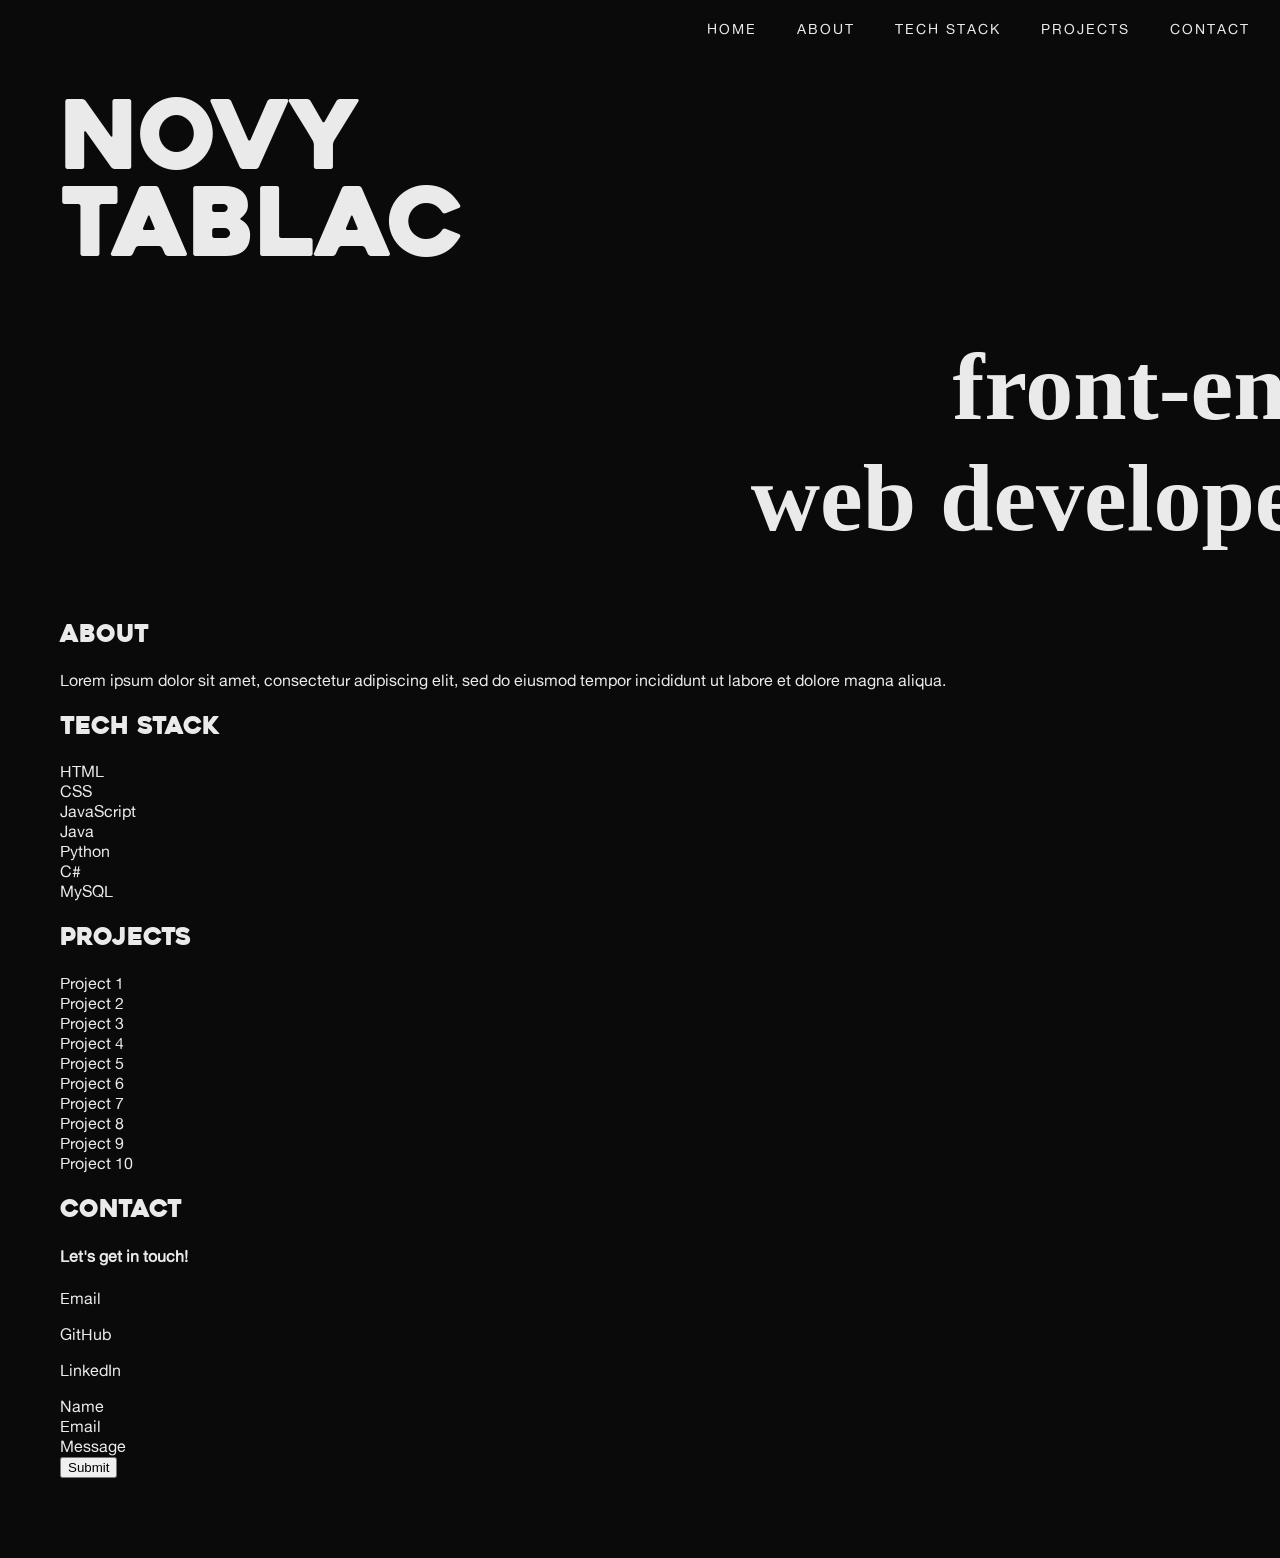
==== index.html @ 08619aac "navbar and home fix" ====
<!DOCTYPE html>
<html lang="en">
    <head>
        <meta charset="UTF-8">
        <meta name="author" content="Novy Tablac">
        <meta http-equiv="refresh" content="30"> 
        <meta name="viewport" content="width=device-width, initial-scale=1.0">
        <title> My Portfolio</title>

        <link rel="stylesheet" href="style.css">
        <script src="script.js"></script>
    </head>
    <body>

        <nav class="navbar">
            <a href="#home">HOME</a>
            <a href="#about">ABOUT</a>
            <a href="#tech-stack">TECH STACK</a>
            <a href="#projects">PROJECTS</a>
            <a href="#contact">CONTACT</a>
        </nav>

        <div class="main-content">
            <div class="Home">
                <h1 description="Name"> NOVY <br> TABLAC </h1>
                <h1 description="Role"> front-end <br> web developer </h1>
            </div>

            <div class="About">
                <h2> ABOUT </h2>
                <p>Lorem ipsum dolor sit amet, consectetur adipiscing elit, sed do eiusmod tempor incididunt ut labore et dolore magna aliqua.</p>
            </div>

            <div class="TechStack">
                <h2> TECH STACK </h2>
                <div class="card">HTML</div>
                <div class="card">CSS</div>
                <div class="card">JavaScript</div>
                <div class="card">Java</div>
                <div class="card">Python</div>
                <div class="card">C#</div>
                <div class="card">MySQL</div>
            </div>

            <div class="Projects">
                <h2> PROJECTS </h2>
                <div class="card">Project 1</div>
                <div class="card">Project 2</div>
                <div class="card">Project 3</div>
                <div class="card">Project 4</div>
                <div class="card">Project 5</div>
                <div class="card">Project 6</div>
                <div class="card">Project 7</div>
                <div class="card">Project 8</div>
                <div class="card">Project 9</div>
                <div class="card">Project 10</div>
            </div>

            <div class="Contact">
                <h2> CONTACT </h2>
                <h4> Let's get in touch! </h4>
                <p> Email </p>
                <p> GitHub </p>
                <p> LinkedIn </p>
                
                <div class="card">Name</div>
                <div class="card">Email</div>
                <div class="card">Message</div>
                <button type="submit"> Submit </button>
            </div>
        </div>
        
    </body>
</html>
---- style.css ----
@font-face {
    font-family: 'Heavitas';
    src: url('Heavitas.ttf') format('truetype');
    font-weight: bold;
    font-style: normal;
    font-display: swap;
}

@font-face {
    font-family: 'Relationship of mélodrame';
    src: url('Relationship of mélodrame.ttf') format('truetype');
}

@font-face {
    font-family: 'AlteHaasGroteskRegular';
    src: url('AlteHaasGroteskRegular.ttf') format('truetype');
}

@font-face {
    font-family: 'AlteHaasGroteskBold';
    src: url('AlteHaasGroteskBold.ttf') format('truetype');
}

body {
    font-family: 'AlteHaasGroteskRegular', sans-serif;
    background-color: #0A0A0A;
    color: #EAEAEA;
    margin: 0; 
    
    text-rendering: optimizeLegibility;
    -webkit-font-smoothing: antialiased;
    -moz-osx-font-smoothing: grayscale;
}

h1, h2, h3 {
    font-family: 'Heavitas', sans-serif;
    font-weight: bold;
    color: #EAEAEA;
}

.Home {
    width: 100%;            
}

h1[description="Name"] {
    font-size: 6em;
    line-height: 0.9;
}

h1[description="Role"] {
    font-family: 'Relationship of mélodrame', serif; 
    font-size: 6em;
    margin-top: 0;
    margin-right: -200px;
    text-align: right;
}

.main-content {
    max-width: 1200px;         
    margin: 0;           
    padding: 30px 60px 80px 60px;
    box-sizing: border-box;
}

.navbar { 
  display: flex;               
  flex-direction: row;      
  justify-content: flex-end; 
  align-items: center;
  gap: 40px;                   
  background-color: #0a0a0a99;   
  padding: 20px 30px;          
  position: fixed;
  top: 0;
  right: 0;                   
  width: 100%;
  box-sizing: border-box;             
  z-index: 1000;               
  border-bottom: 1px solid #0a0a0a99; 
}

.navbar a {
    font-family: 'AlteHaasGroteskRegular', sans-serif;
    color: #EAEAEA;              
    font-size: 0.85rem;           
    letter-spacing: 2px;         
    margin: 0;                   
    cursor: pointer;             
    position: relative;          
    padding-bottom: 6px;  
    white-space: nowrap;         
    text-decoration: none;      
}

.navbar a::after {
    content: '';
    position: absolute;
    bottom: -2px;
    left: 0;
    width: 100%;
    height: 1.5px;
    background-color: #EAEAEA;  
    border-radius: 7px; 
    transform: scaleX(0);        
    transform-origin: bottom left;
    transition: transform 0.40s ease-out; 
}

.navbar a:hover::after {
    transform: scaleX(1);        
}
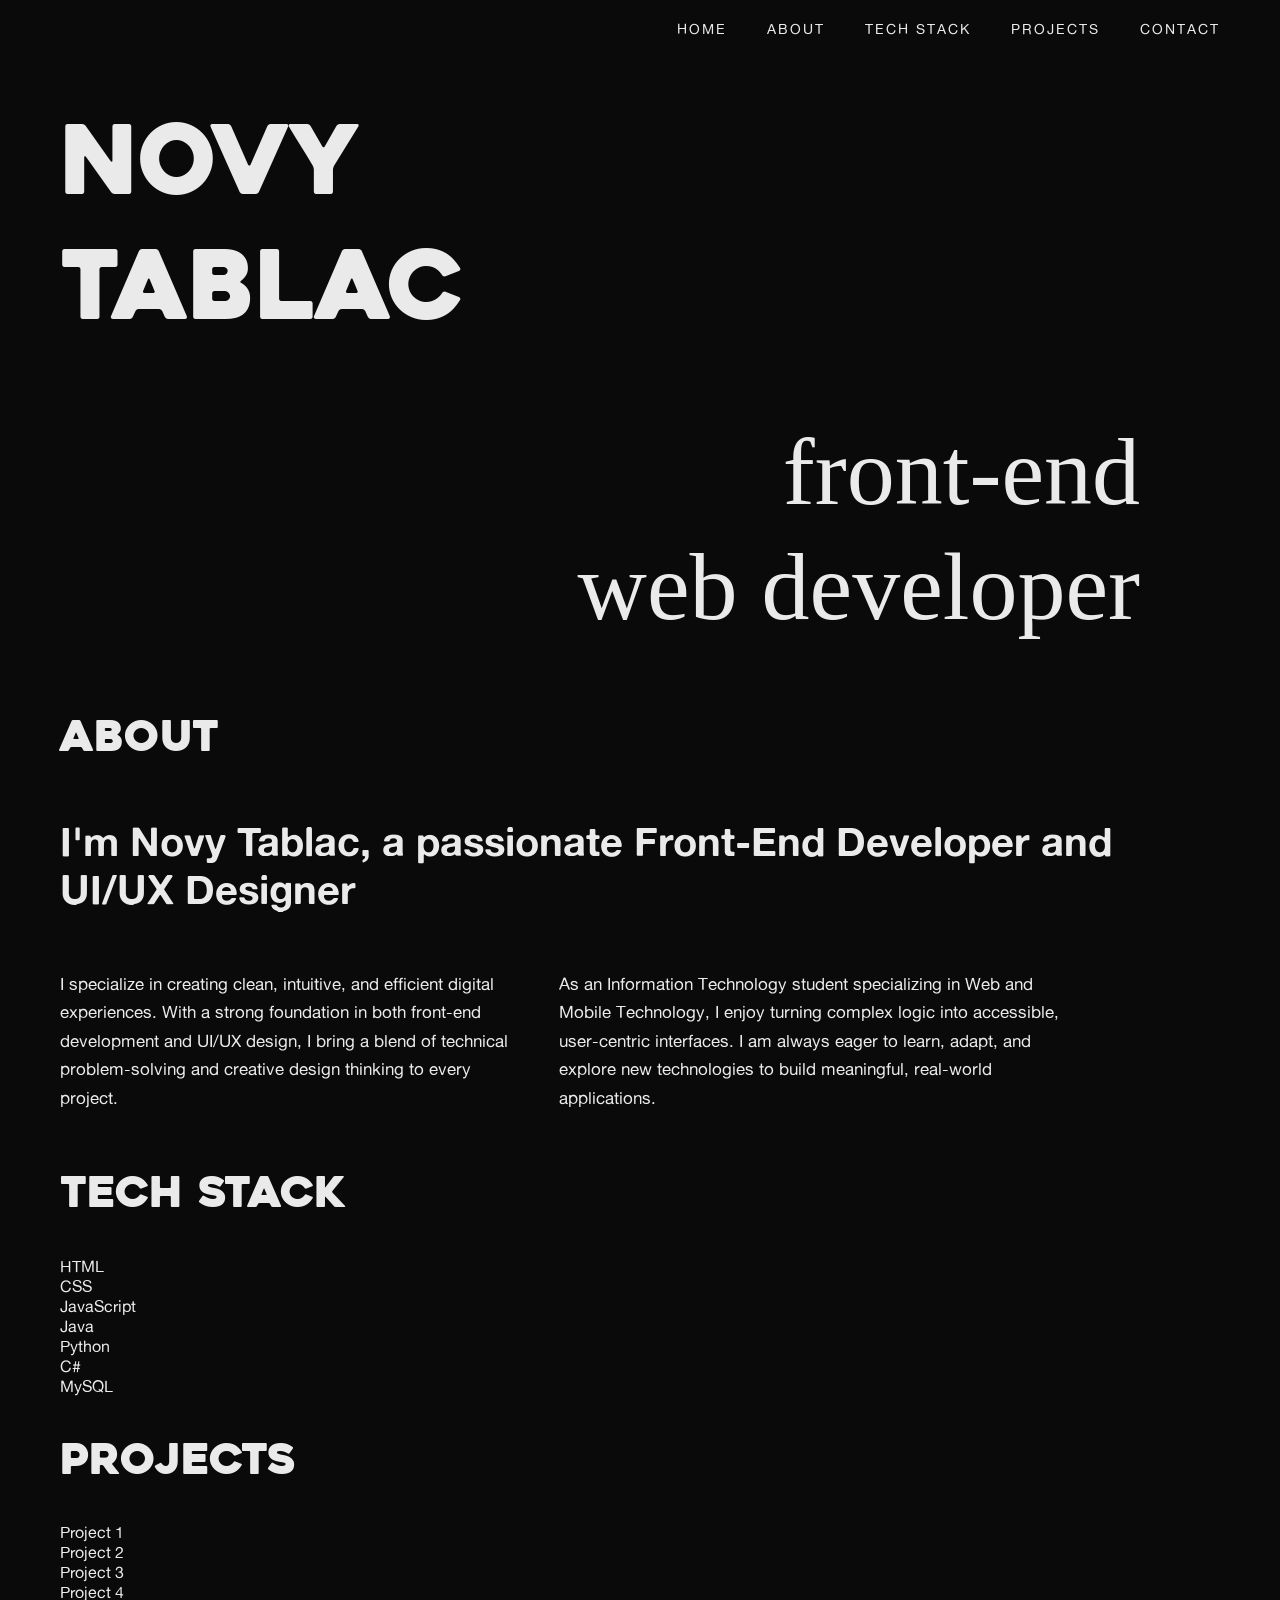
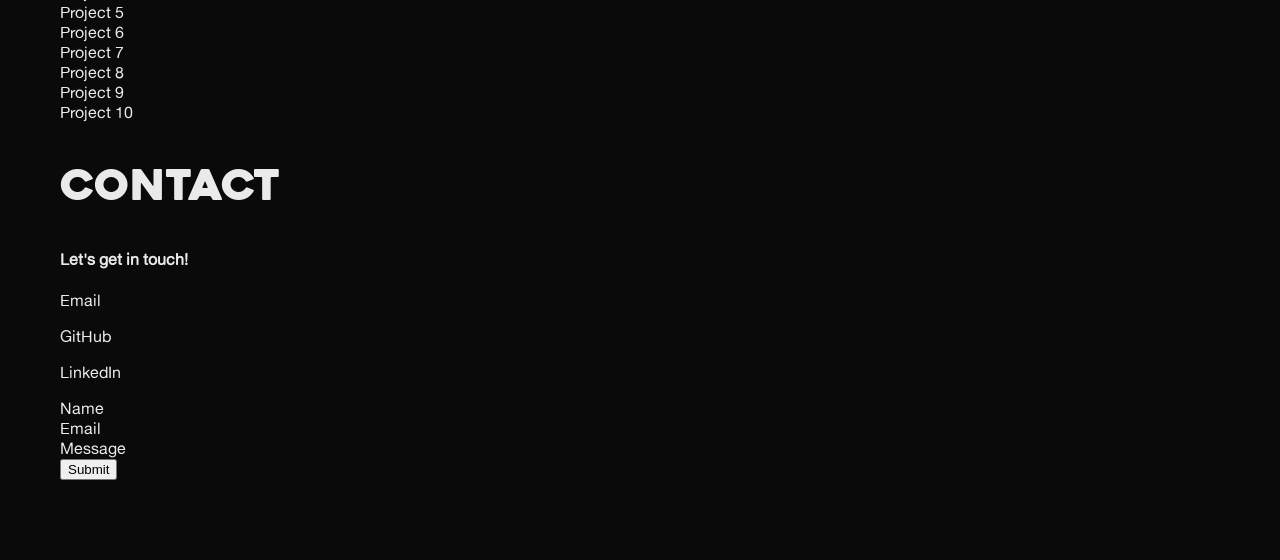
==== commit 00b09910: "about section added" ====
--- a/index.html
+++ b/index.html
@@ -26,10 +26,20 @@
                 <h1 description="Role"> front-end <br> web developer </h1>
             </div>
 
-            <div class="About">
+            <section id="about" class="About">
                 <h2> ABOUT </h2>
-                <p>Lorem ipsum dolor sit amet, consectetur adipiscing elit, sed do eiusmod tempor incididunt ut labore et dolore magna aliqua.</p>
+                <h4 class="abt-headline"> I'm Novy Tablac, a passionate Front-End Developer and UI/UX Designer 
+                </h4>
+
+                <div class="abt-content">
+                <p>
+                I specialize in creating clean, intuitive, and efficient digital experiences. With a strong foundation in both front-end development and UI/UX design, I bring a blend of technical problem-solving and creative design thinking to every project.
+                </p>
+                <p>
+                As an Information Technology student specializing in Web and Mobile Technology, I enjoy turning complex logic into accessible, user-centric interfaces. I am always eager to learn, adapt, and explore new technologies to build meaningful, real-world applications.
+            </p>
             </div>
+            </section>
 
             <div class="TechStack">
                 <h2> TECH STACK </h2>
--- a/style.css
+++ b/style.css
@@ -9,6 +9,8 @@
 @font-face {
     font-family: 'Relationship of mélodrame';
     src: url('Relationship of mélodrame.ttf') format('truetype');
+    font-weight: normal;
+    font-style: normal;
 }
 
 @font-face {
@@ -34,9 +36,11 @@
 
 h1, h2, h3 {
     font-family: 'Heavitas', sans-serif;
-    font-weight: bold;
     color: #EAEAEA;
+    font-size: 2.7em;
 }
+
+/* HOME */
 
 .Home {
     width: 100%;            
@@ -44,15 +48,19 @@
 
 h1[description="Name"] {
     font-size: 6em;
-    line-height: 0.9;
+    margin-top: 70px;
+    line-height: 1.3;
 }
 
 h1[description="Role"] {
     font-family: 'Relationship of mélodrame', serif; 
+    font-weight: normal;
     font-size: 6em;
     margin-top: 0;
-    margin-right: -200px;
+    margin-right: 0;
     text-align: right;
+    line-height: 1.2;
+    -webkit-text-stroke: 0px;
 }
 
 .main-content {
@@ -62,6 +70,8 @@
     box-sizing: border-box;
 }
 
+/* NAVBAR */
+
 .navbar { 
   display: flex;               
   flex-direction: row;      
@@ -69,7 +79,7 @@
   align-items: center;
   gap: 40px;                   
   background-color: #0a0a0a99;   
-  padding: 20px 30px;          
+  padding: 20px 60px;
   position: fixed;
   top: 0;
   right: 0;                   
@@ -89,23 +99,77 @@
     position: relative;          
     padding-bottom: 6px;  
     white-space: nowrap;         
-    text-decoration: none;      
+    text-decoration: none;    
+    transition: color 0.5s ease;  
 }
 
-.navbar a::after {
-    content: '';
-    position: absolute;
-    bottom: -2px;
-    left: 0;
-    width: 100%;
-    height: 1.5px;
-    background-color: #EAEAEA;  
-    border-radius: 7px; 
-    transform: scaleX(0);        
-    transform-origin: bottom left;
-    transition: transform 0.40s ease-out; 
+.navbar a:hover,
+.navbar a:active {
+    font-family: 'AlteHaasGroteskBold', sans-serif;
+    color: #ff48ac;
 }
 
-.navbar a:hover::after {
-    transform: scaleX(1);        
-}+/* MEDIA SIZE */
+
+@media (max-width: 768px) {
+    h1[description="Name"] {
+        font-size: 3em;
+    }
+    
+    h1[description="Role"] {
+        font-size: 3em;
+        margin-right: 0; 
+    }
+    
+    .main-content {
+        padding: 20px 30px 40px 30px; 
+    }
+
+    .navbar {
+        padding: 15px 30px; 
+        gap: 20px;
+    }
+    
+    .navbar a {
+        font-size: 0.75rem;
+    }
+}
+
+/* ABOUT */
+
+.abt-headline {
+    font-family: 'AlteHaasGroteskBold', serif;
+    font-weight: normal;
+    font-size: 2.5em;
+    line-height: 1.2;
+    margin-bottom: 40px;
+    color: #EAEAEA;
+    max-width: 10000px;
+    -webkit-text-stroke: 0px;
+
+}
+
+.abt-content {
+    display: flex;
+    flex-direction: row;
+    gap: 50px;
+    max-width: 1000px;
+}
+
+.abt-content {
+    flex: 1;
+    margin: 0;
+    line-height: 1.7;
+    color: #EAEAEA;
+    font-size: 1.05em;
+}
+
+
+
+
+
+
+/* TECH STACK */
+/* PROJECTS */
+/* CONTACT */
+
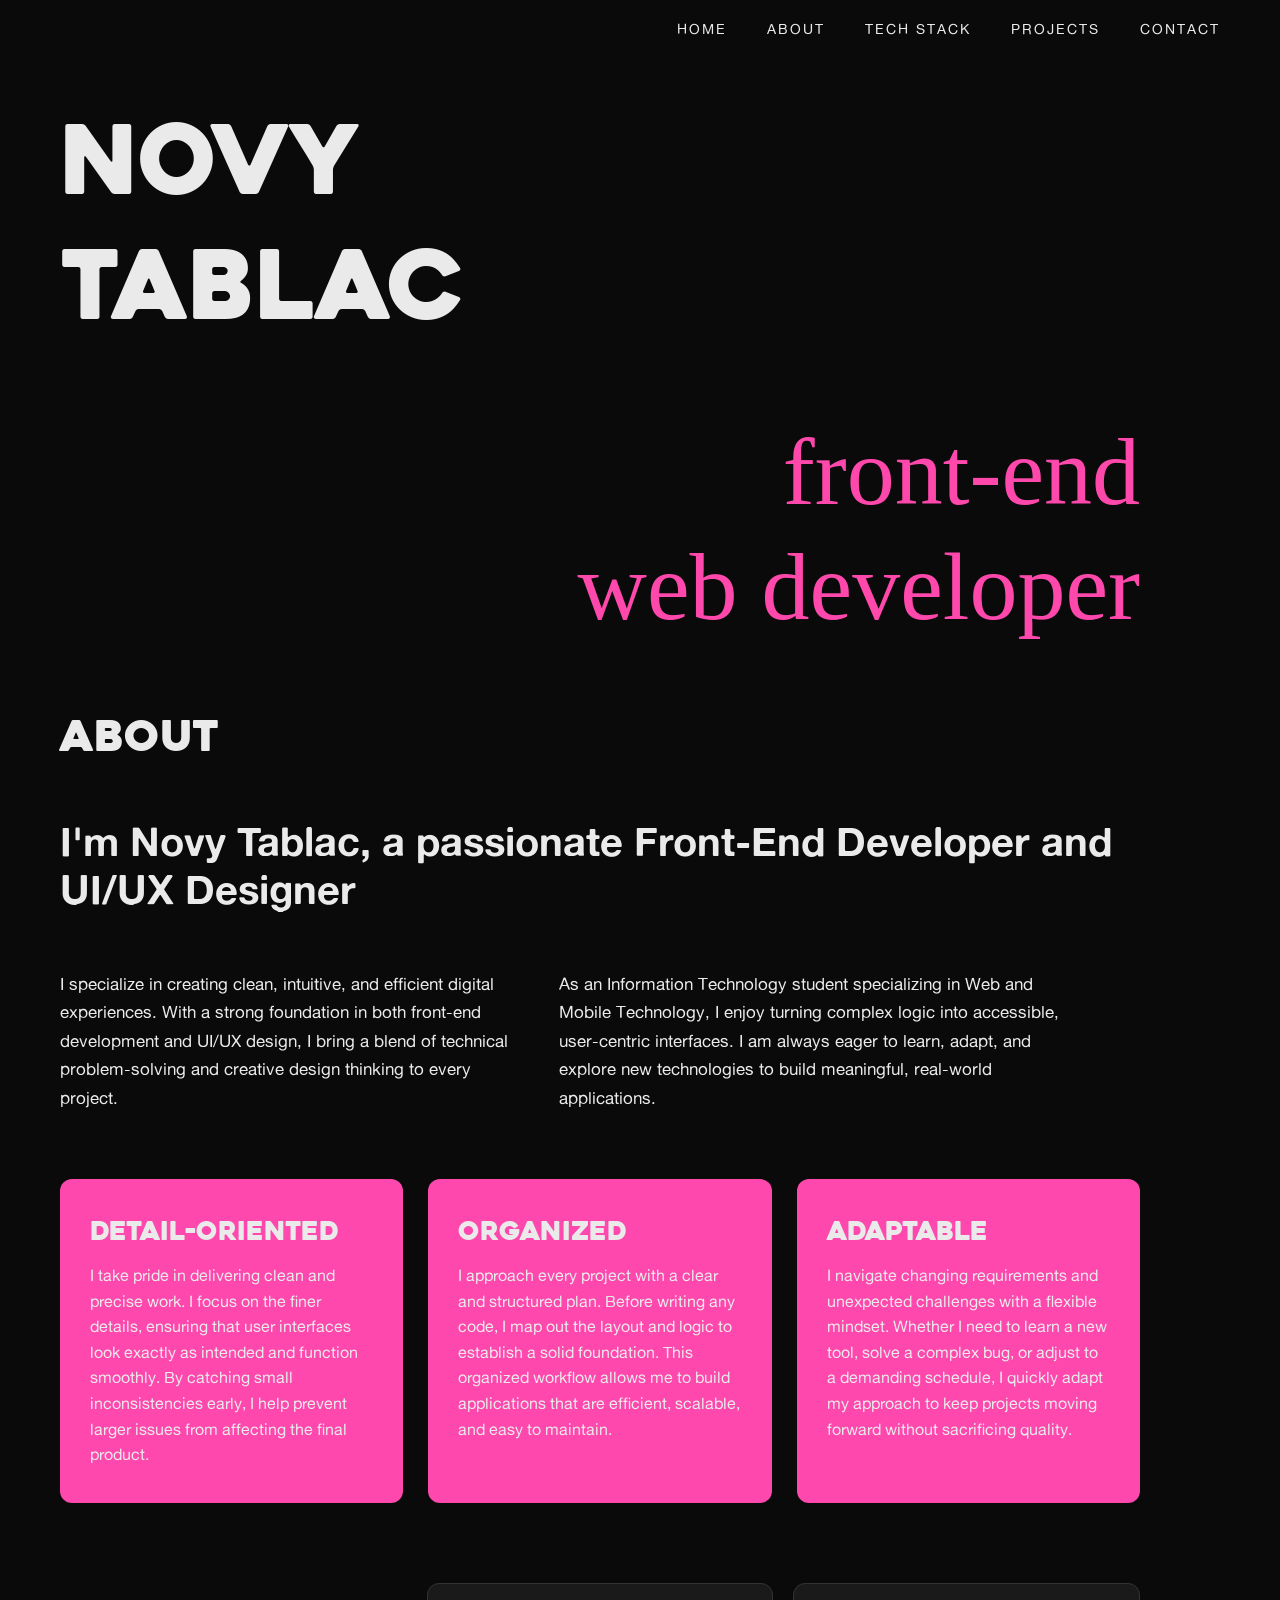
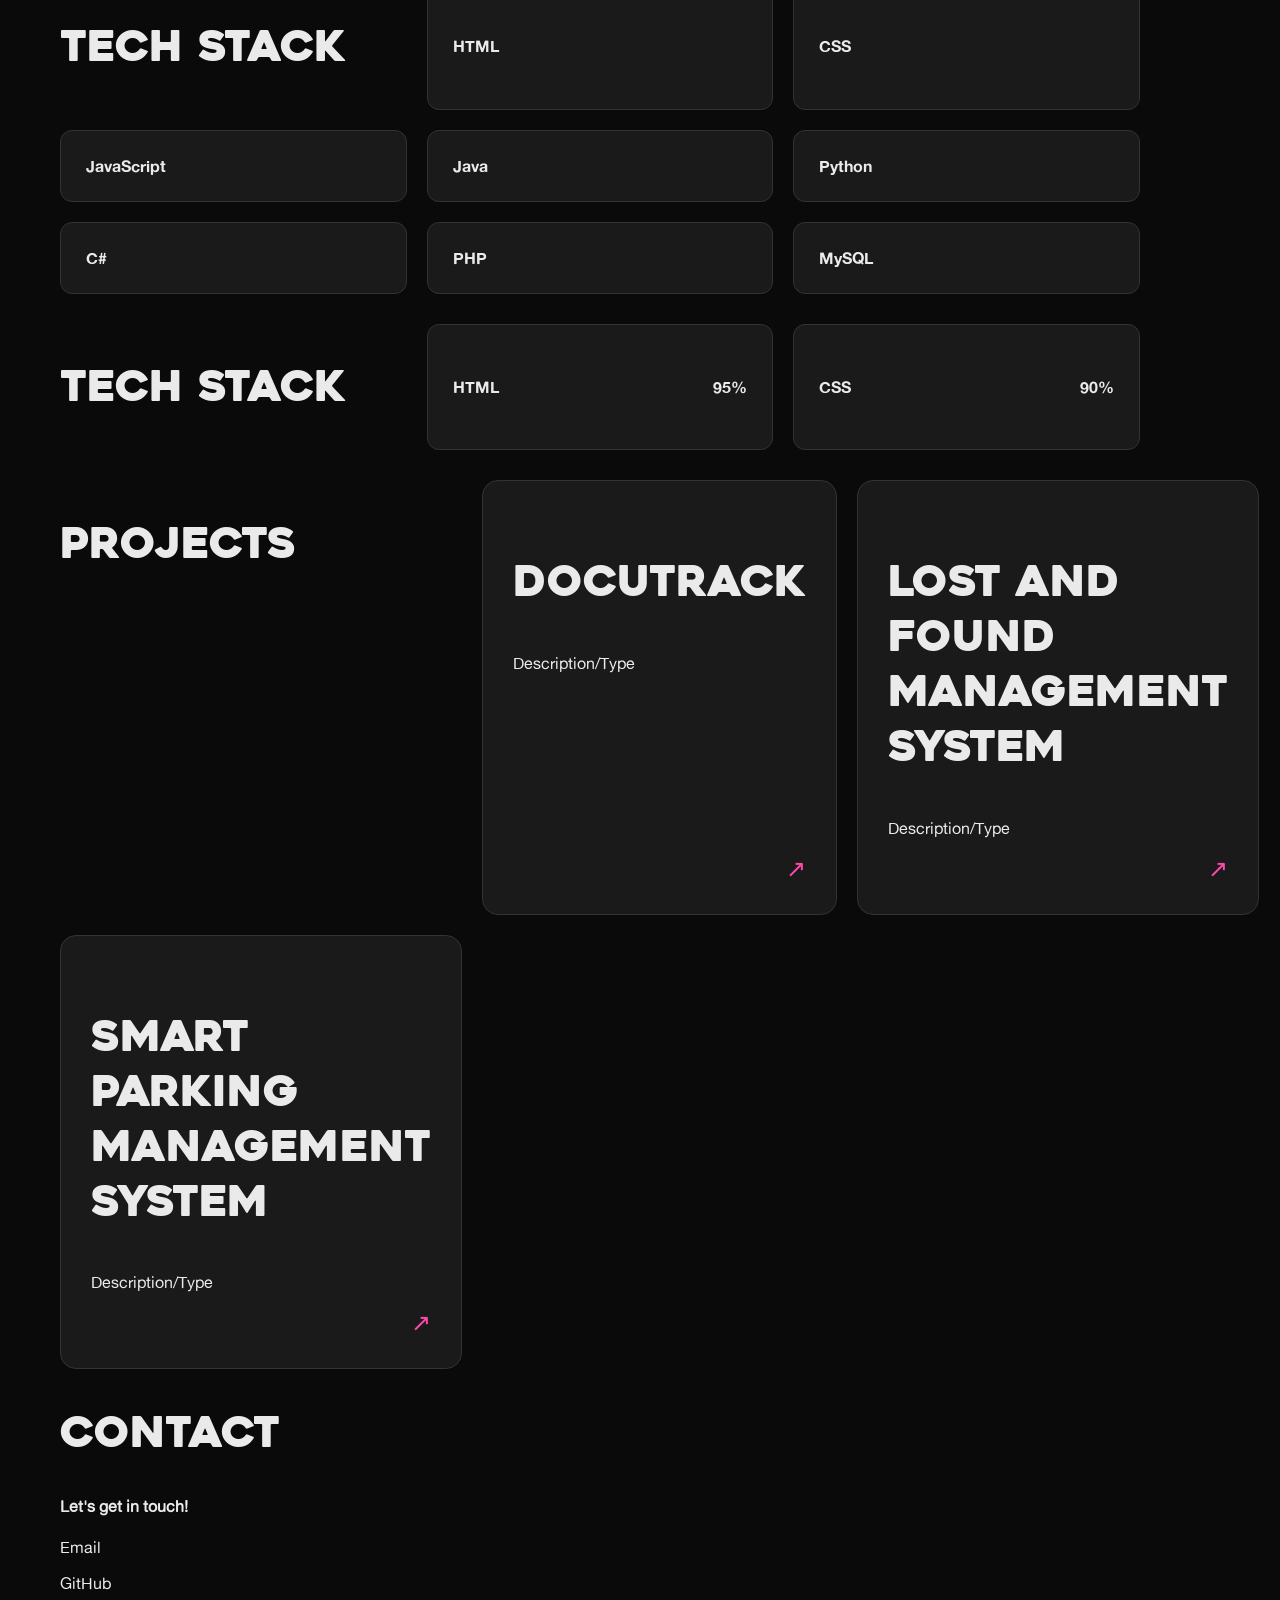
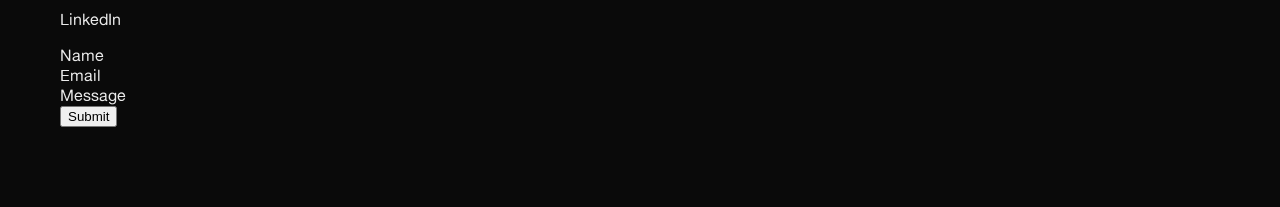
==== commit 5838a185: "created tech and project cards" ====
--- a/index.html
+++ b/index.html
@@ -41,6 +41,23 @@
             </div>
             </section>
 
+            <section class="qlty-section">
+            <div class="qlty-card">
+                <h3>Detail-Oriented</h3>
+                <p>I take pride in delivering clean and precise work. I focus on the finer details, ensuring that user interfaces look exactly as intended and function smoothly. By catching small inconsistencies early, I help prevent larger issues from affecting the final product.</p>
+            </div>
+
+            <div class="qlty-card">
+                <h3>Organized</h3>
+                <p>I approach every project with a clear and structured plan. Before writing any code, I map out the layout and logic to establish a solid foundation. This organized workflow allows me to build applications that are efficient, scalable, and easy to maintain.</p>
+            </div>
+
+            <div class="qlty-card">
+                <h3>Adaptable</h3>
+                <p>I navigate changing requirements and unexpected challenges with a flexible mindset. Whether I need to learn a new tool, solve a complex bug, or adjust to a demanding schedule, I quickly adapt my approach to keep projects moving forward without sacrificing quality.</p>
+            </div>
+            </section>
+
             <div class="TechStack">
                 <h2> TECH STACK </h2>
                 <div class="card">HTML</div>
@@ -49,22 +66,43 @@
                 <div class="card">Java</div>
                 <div class="card">Python</div>
                 <div class="card">C#</div>
+                <div class="card">PHP</div>
                 <div class="card">MySQL</div>
             </div>
 
-            <div class="Projects">
-                <h2> PROJECTS </h2>
-                <div class="card">Project 1</div>
-                <div class="card">Project 2</div>
-                <div class="card">Project 3</div>
-                <div class="card">Project 4</div>
-                <div class="card">Project 5</div>
-                <div class="card">Project 6</div>
-                <div class="card">Project 7</div>
-                <div class="card">Project 8</div>
-                <div class="card">Project 9</div>
-                <div class="card">Project 10</div>
-            </div>
+            <section id="tech-stack" class="TechStack">
+    <h2> TECH STACK </h2>
+    <div class="card">
+        <span>HTML</span>
+        <span class="pct">95%</span>
+    </div>
+    <div class="card">
+        <span>CSS</span>
+        <span class="pct">90%</span>
+    </div>
+    </section>
+
+<section id="projects" class="Projects">
+    <h2> PROJECTS </h2>
+    <div class="card">
+        <div>
+            <h3>DocuTrack</h3>
+            <p>Description/Type</p>
+        </div>
+        </div>
+        <div class="card">
+        <div>
+            <h3>Lost and Found Management System</h3>
+            <p>Description/Type</p>
+        </div>
+        </div>
+        <div class="card">
+        <div>
+            <h3>Smart Parking Management System</h3>
+            <p>Description/Type</p>
+        </div>
+        </div>
+    </section>
 
             <div class="Contact">
                 <h2> CONTACT </h2>
--- a/style.css
+++ b/style.css
@@ -61,6 +61,7 @@
     text-align: right;
     line-height: 1.2;
     -webkit-text-stroke: 0px;
+    color: #ff48ac;
 }
 
 .main-content {
@@ -146,6 +147,7 @@
     color: #EAEAEA;
     max-width: 10000px;
     -webkit-text-stroke: 0px;
+    
 
 }
 
@@ -164,12 +166,87 @@
     font-size: 1.05em;
 }
 
-
-
-
-
+.qlty-section {
+    display: flex;
+    flex-direction: row;
+    gap: 25px;
+    margin-top: 50px;
+    margin-bottom: 80px;
+    max-width: 1200px;
+}
+
+.qlty-card {
+    background-color: #ff48ad; 
+    border-radius: 12px;       
+    padding: 35px 30px;
+    flex: 1;                   
+    display: flex;
+    flex-direction: column;
+    align-items: flex-start;
+    transition: transform 0.3s ease;
+}
+
+.qlty-card h3 {
+    font-family: 'Heavitas', serif;
+    font-weight: bold;
+    font-size: 1.6rem;
+    margin-top: 0;
+    margin-bottom: 15px;
+    color: #EAEAEA;
+}
+
+.qlty-card p {
+    font-family: 'AlteHaasGroteskRegular', sans-serif;
+    color: #EAEAEA;
+    font-size: 1rem;
+    line-height: 1.6;
+    margin: 0;
+}
 
 /* TECH STACK */
+.TechStack {
+    display: grid;
+    grid-template-columns: repeat(3, 1fr);
+    gap: 20px;
+    margin-top: 30px;
+}
+
+.TechStack .card {
+    background-color: #1A1A1A;
+    padding: 25px;
+    border-radius: 12px;
+    border: 1px solid #333;
+    display: flex;
+    justify-content: space-between;
+    align-items: center;
+    color: #EAEAEA;
+    font-family: 'AlteHaasGroteskBold', sans-serif;
+}
+
 /* PROJECTS */
+.Projects {
+    display: grid;
+    grid-template-columns: repeat(3, 1fr);
+    gap: 20px;
+    margin-top: 30px;
+}
+
+.Projects .card {
+    background-color: #1A1A1A;
+    padding: 30px;
+    border-radius: 16px;
+    border: 1px solid #333;
+    min-height: 180px;
+    display: flex;
+    flex-direction: column;
+    justify-content: space-between;
+    transition: transform 0.3s ease, border-color 0.3s ease;
+}
+
+.Projects .card:hover {
+    transform: scale(1.02);
+    border-color: #ff48ac;
+}
+
 /* CONTACT */
 
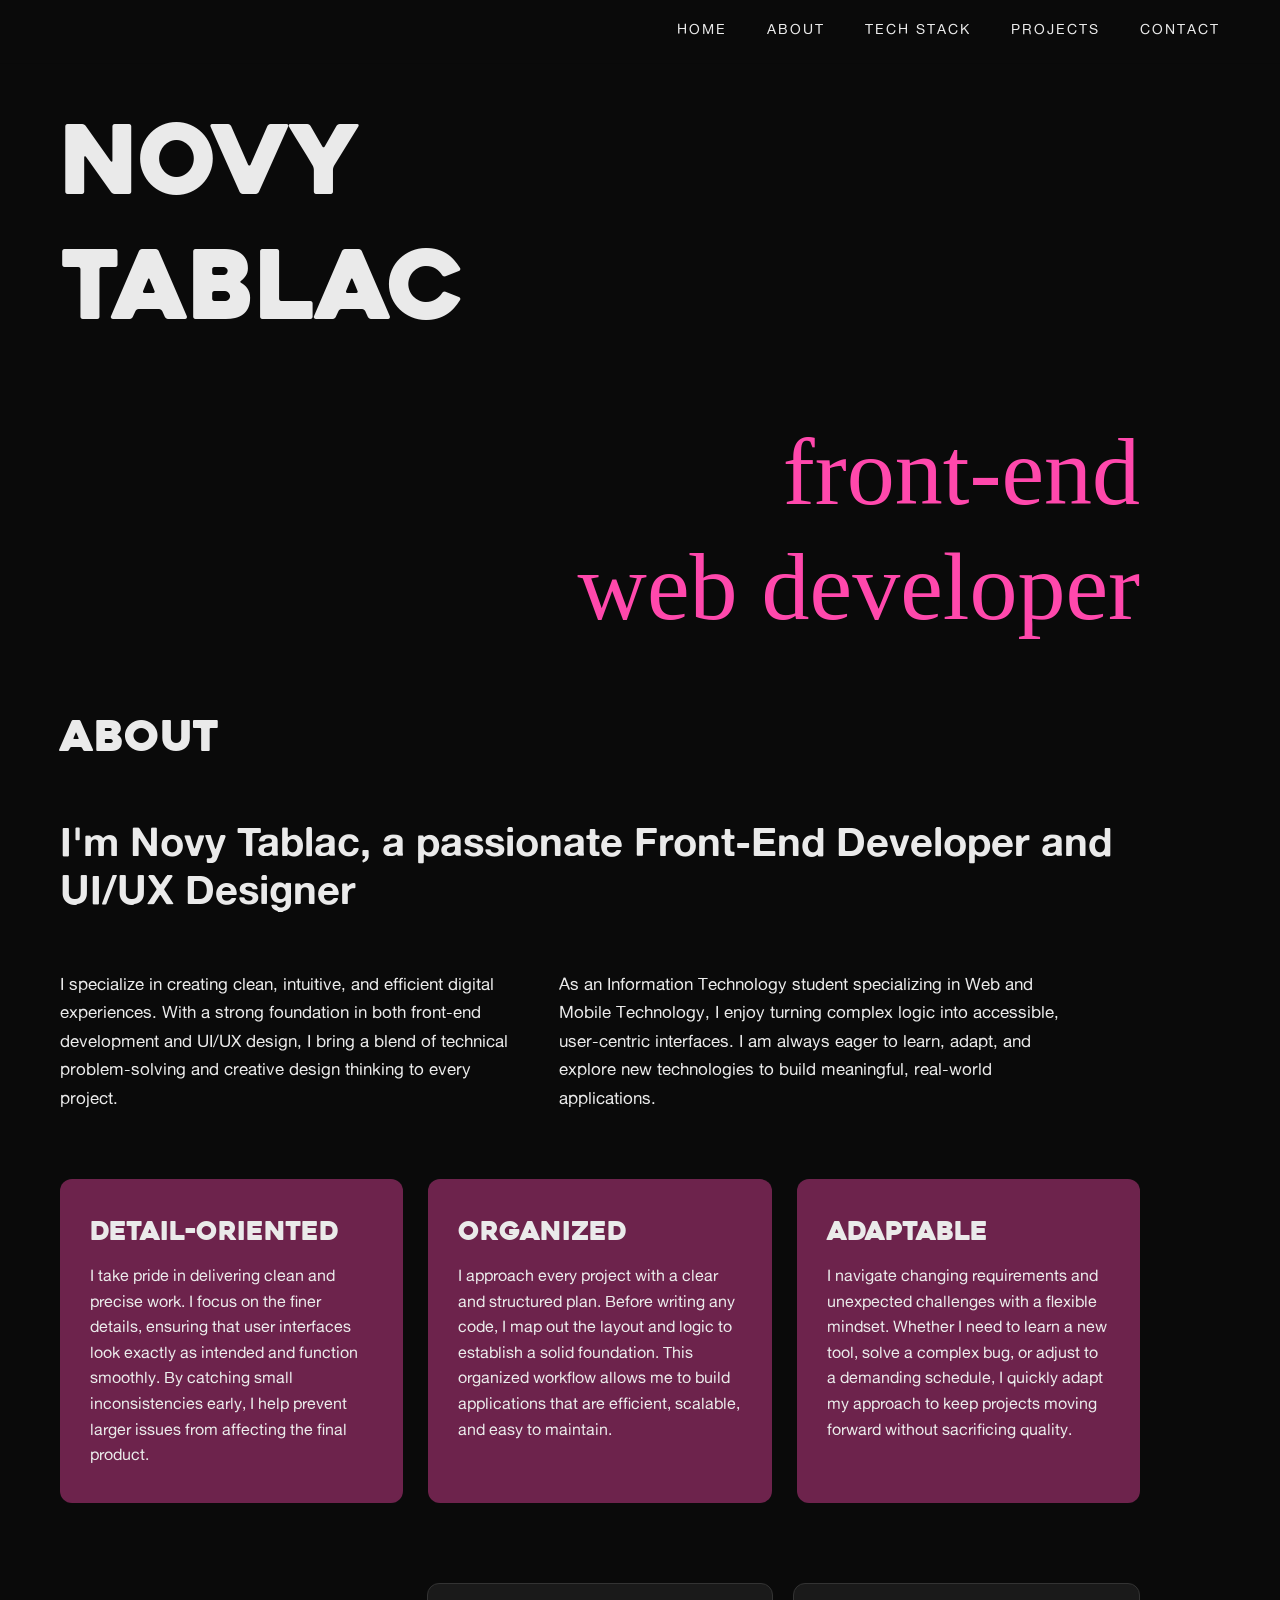
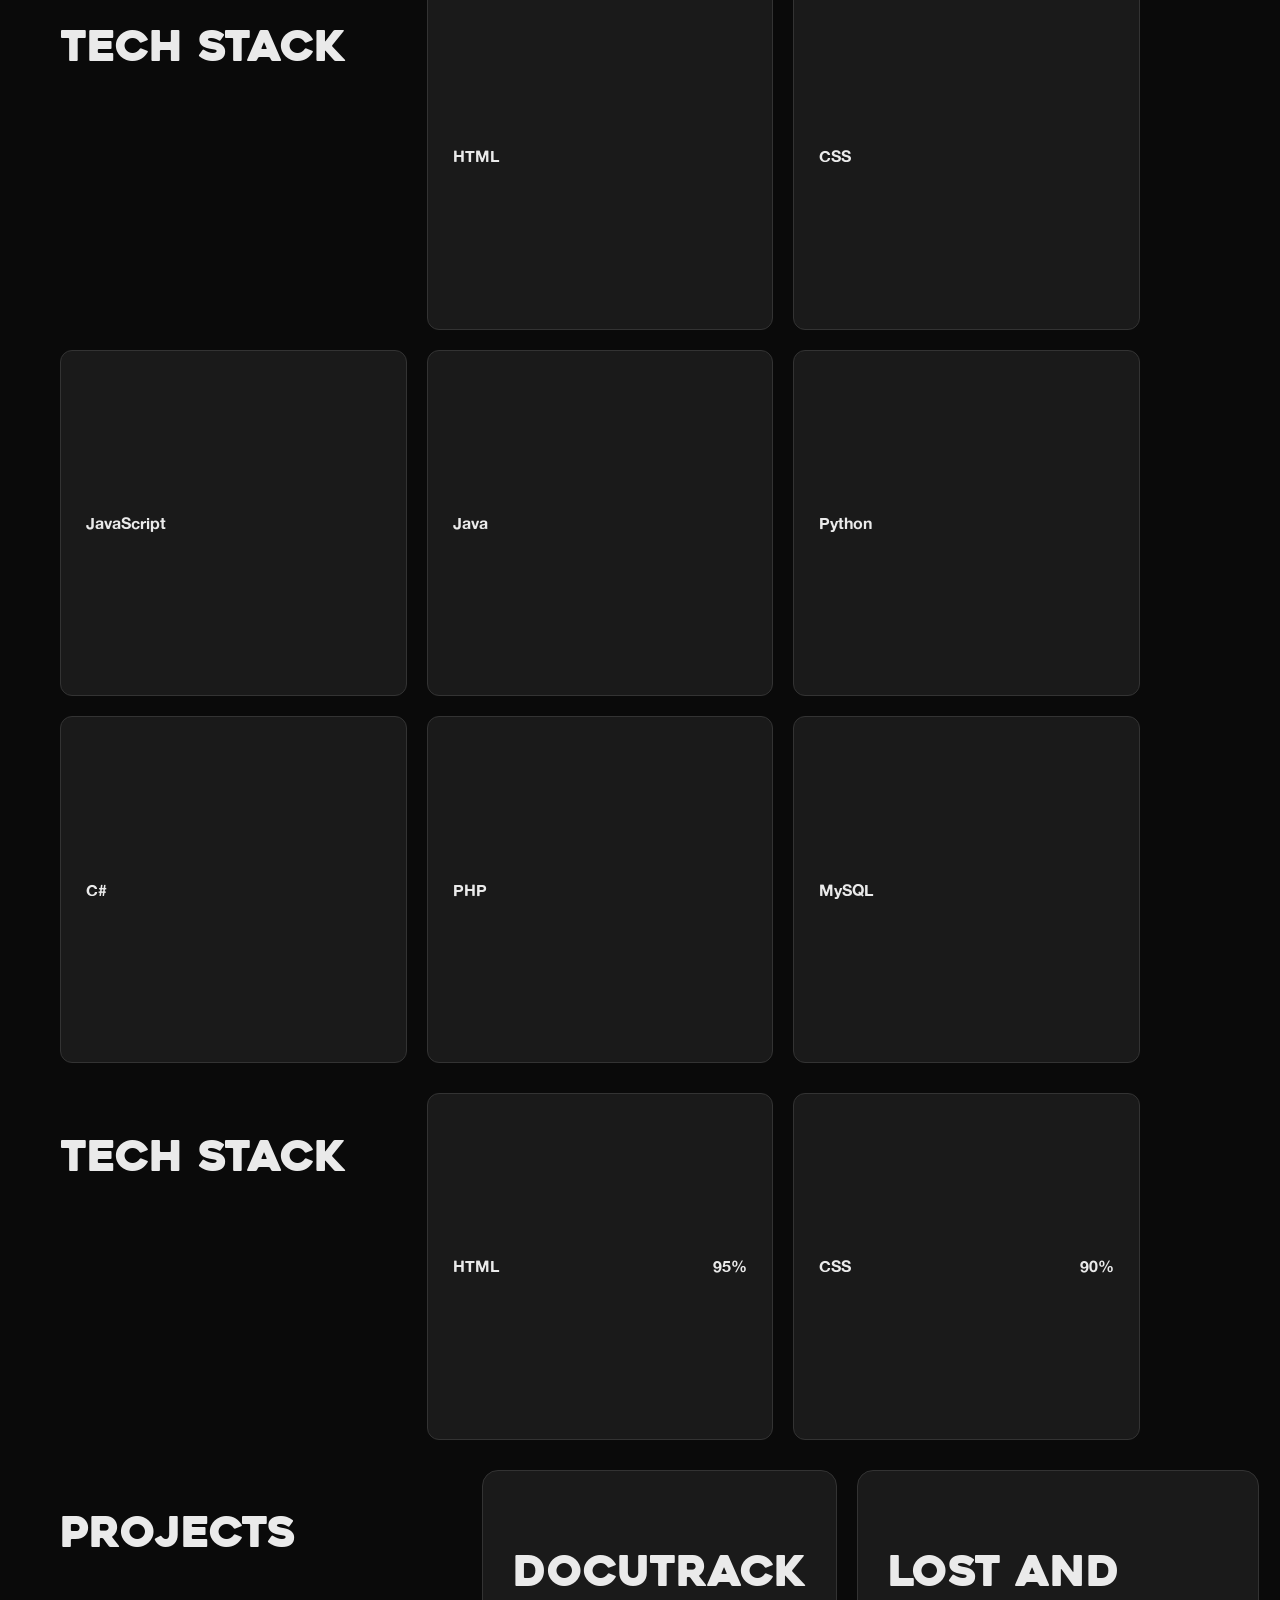
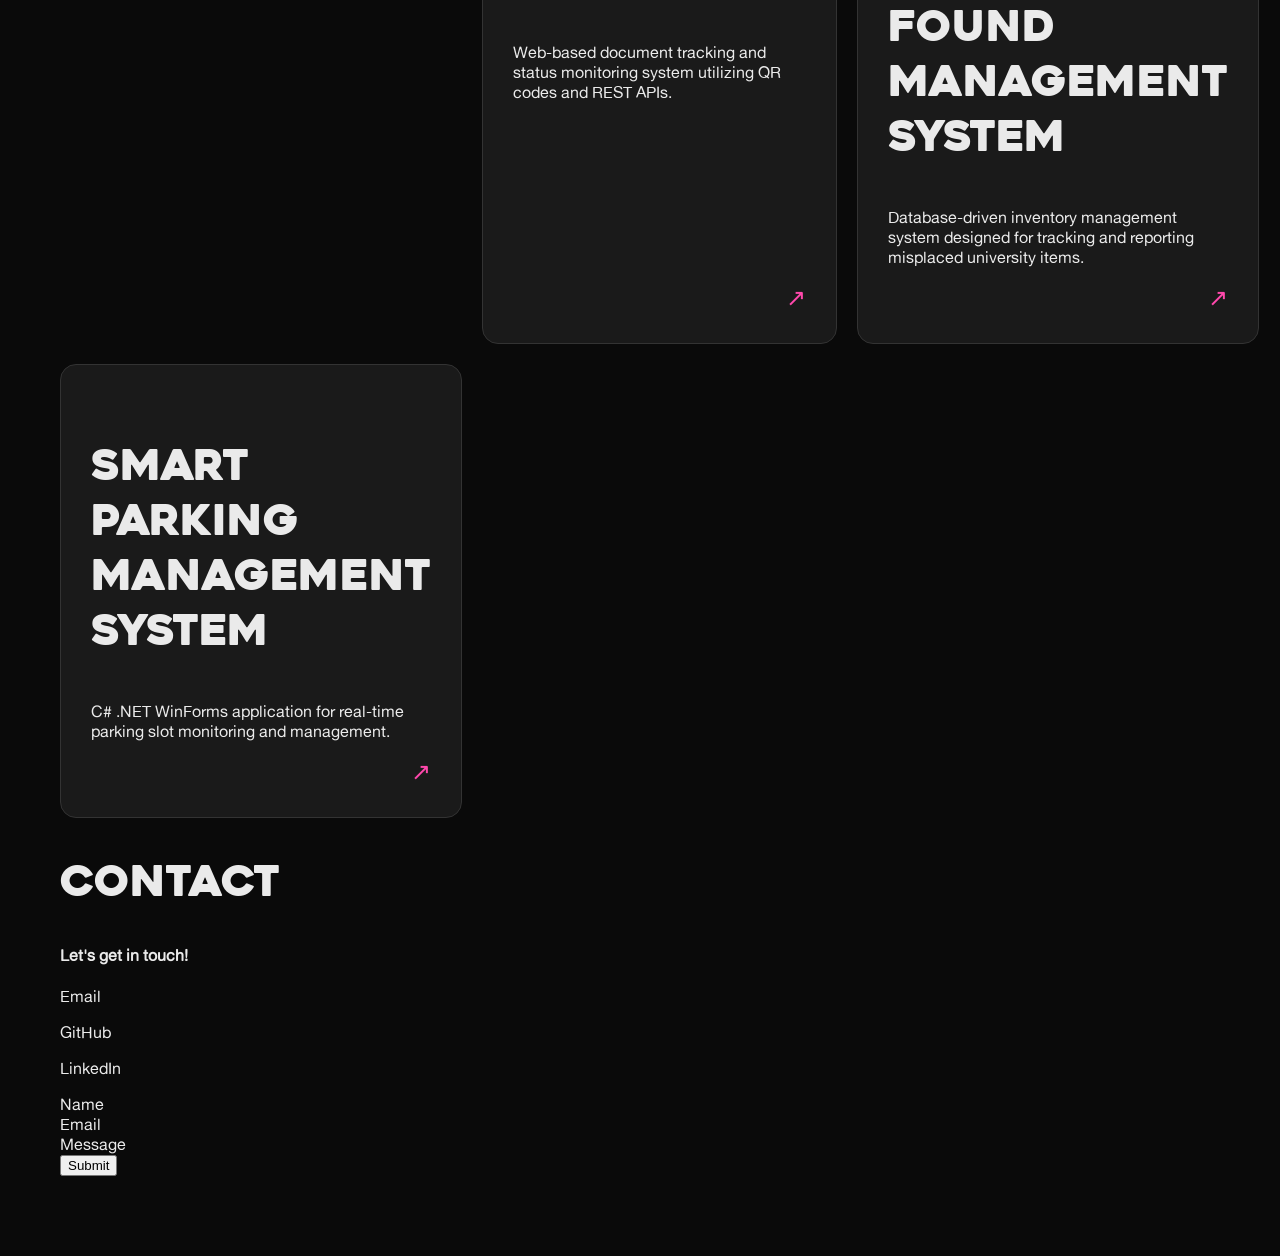
==== commit db8f2587: "tech stack card resize" ====
--- a/index.html
+++ b/index.html
@@ -84,25 +84,28 @@
 
 <section id="projects" class="Projects">
     <h2> PROJECTS </h2>
+    
     <div class="card">
         <div>
             <h3>DocuTrack</h3>
-            <p>Description/Type</p>
+            <p>Web-based document tracking and status monitoring system utilizing QR codes and REST APIs.</p>
         </div>
-        </div>
-        <div class="card">
+    </div>
+
+    <div class="card">
         <div>
             <h3>Lost and Found Management System</h3>
-            <p>Description/Type</p>
+            <p>Database-driven inventory management system designed for tracking and reporting misplaced university items.</p>
         </div>
-        </div>
-        <div class="card">
+    </div>
+
+    <div class="card">
         <div>
             <h3>Smart Parking Management System</h3>
-            <p>Description/Type</p>
+            <p>C# .NET WinForms application for real-time parking slot monitoring and management.</p>
         </div>
-        </div>
-    </section>
+    </div>
+</section>
 
             <div class="Contact">
                 <h2> CONTACT </h2>
--- a/style.css
+++ b/style.css
@@ -176,7 +176,7 @@
 }
 
 .qlty-card {
-    background-color: #ff48ad; 
+    background-color: #ff48ad67; 
     border-radius: 12px;       
     padding: 35px 30px;
     flex: 1;                   
@@ -221,6 +221,7 @@
     align-items: center;
     color: #EAEAEA;
     font-family: 'AlteHaasGroteskBold', sans-serif;
+    aspect-ratio: 1 / 1; 
 }
 
 /* PROJECTS */
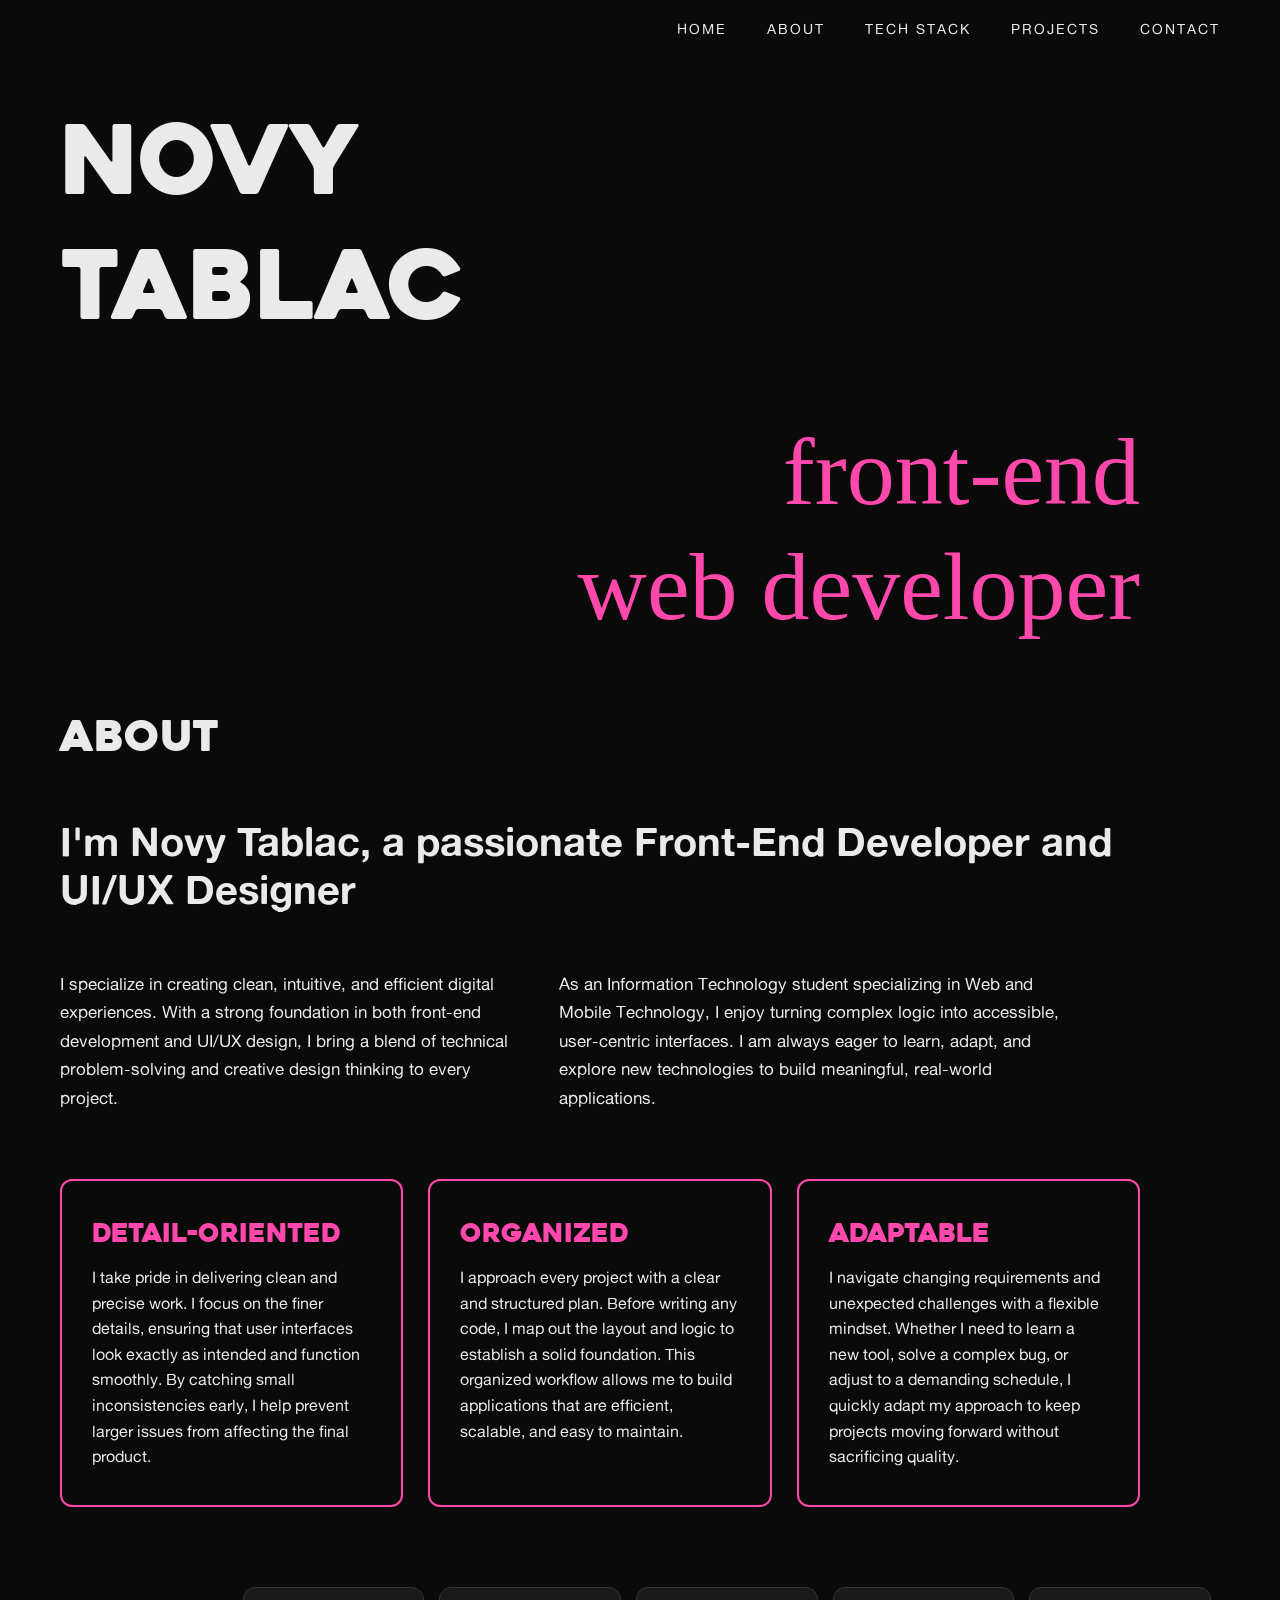
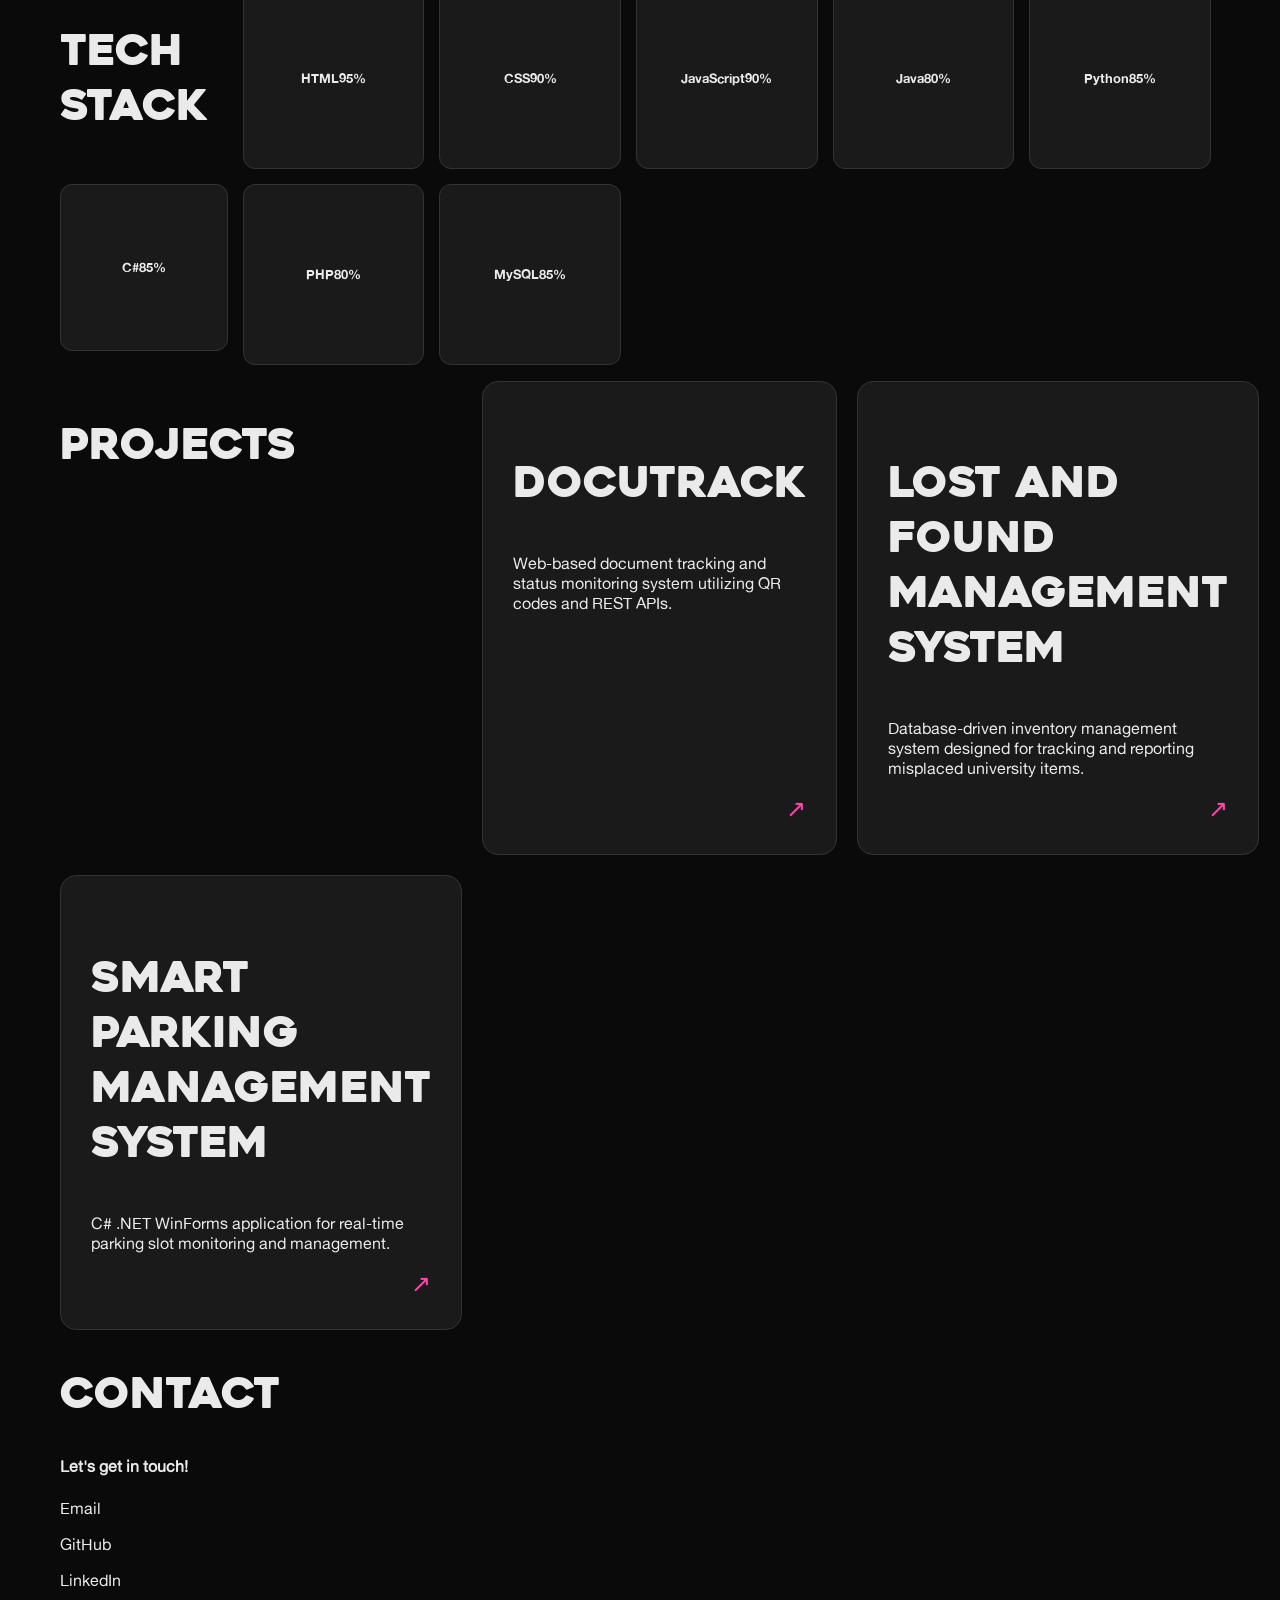
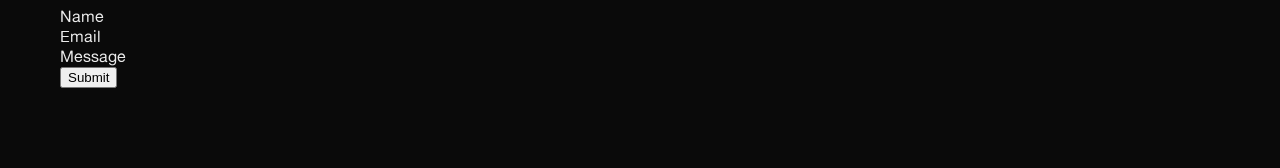
==== commit 3c5f84b1: "tech stack update" ====
--- a/index.html
+++ b/index.html
@@ -58,54 +58,67 @@
             </div>
             </section>
 
-            <div class="TechStack">
-                <h2> TECH STACK </h2>
-                <div class="card">HTML</div>
-                <div class="card">CSS</div>
-                <div class="card">JavaScript</div>
-                <div class="card">Java</div>
-                <div class="card">Python</div>
-                <div class="card">C#</div>
-                <div class="card">PHP</div>
-                <div class="card">MySQL</div>
+        <section id="tech-stack" class="TechStack">
+            <h2> TECH STACK </h2>
+            
+            <div class="card">
+                <span>HTML</span>
+                <span class="pct">95%</span>
             </div>
+            <div class="card">
+                <span>CSS</span>
+                <span class="pct">90%</span>
+            </div>
+            <div class="card">
+                <span>JavaScript</span>
+                <span class="pct">90%</span>
+            </div>
+            <div class="card">
+                <span>Java</span>
+                <span class="pct">80%</span>
+            </div>
+            <div class="card">
+                <span>Python</span>
+                <span class="pct">85%</span>
+            </div>
+            <div class="card">
+                <span>C#</span>
+                <span class="pct">85%</span>
+            </div>
+            <div class="card">
+                <span>PHP</span>
+                <span class="pct">80%</span>
+            </div>
+            <div class="card">
+                <span>MySQL</span>
+                <span class="pct">85%</span>
+            </div>
+        </section>
 
-            <section id="tech-stack" class="TechStack">
-    <h2> TECH STACK </h2>
-    <div class="card">
-        <span>HTML</span>
-        <span class="pct">95%</span>
-    </div>
-    <div class="card">
-        <span>CSS</span>
-        <span class="pct">90%</span>
-    </div>
+    <section id="projects" class="Projects">
+        <h2> PROJECTS </h2>
+        
+        <div class="card">
+            <div>
+                <h3>DocuTrack</h3>
+                <p>Web-based document tracking and status monitoring system utilizing QR codes and REST APIs.</p>
+            </div>
+        </div>
+
+        <div class="card">
+            <div>
+                <h3>Lost and Found Management System</h3>
+                <p>Database-driven inventory management system designed for tracking and reporting misplaced university items.</p>
+            </div>
+        </div>
+
+        <div class="card">
+            <div>
+                <h3>Smart Parking Management System</h3>
+                <p>C# .NET WinForms application for real-time parking slot monitoring and management.</p>
+            </div>
+        </div>
     </section>
-
-<section id="projects" class="Projects">
-    <h2> PROJECTS </h2>
-    
-    <div class="card">
-        <div>
-            <h3>DocuTrack</h3>
-            <p>Web-based document tracking and status monitoring system utilizing QR codes and REST APIs.</p>
-        </div>
-    </div>
-
-    <div class="card">
-        <div>
-            <h3>Lost and Found Management System</h3>
-            <p>Database-driven inventory management system designed for tracking and reporting misplaced university items.</p>
-        </div>
-    </div>
-
-    <div class="card">
-        <div>
-            <h3>Smart Parking Management System</h3>
-            <p>C# .NET WinForms application for real-time parking slot monitoring and management.</p>
-        </div>
-    </div>
-</section>
 
             <div class="Contact">
                 <h2> CONTACT </h2>
--- a/style.css
+++ b/style.css
@@ -176,7 +176,8 @@
 }
 
 .qlty-card {
-    background-color: #ff48ad67; 
+    background-color: transparent; 
+    border: 2px solid #ff48ad; 
     border-radius: 12px;       
     padding: 35px 30px;
     flex: 1;                   
@@ -187,12 +188,12 @@
 }
 
 .qlty-card h3 {
+    color: #ff48ad;
     font-family: 'Heavitas', serif;
     font-weight: bold;
     font-size: 1.6rem;
     margin-top: 0;
     margin-bottom: 15px;
-    color: #EAEAEA;
 }
 
 .qlty-card p {
@@ -206,22 +207,22 @@
 /* TECH STACK */
 .TechStack {
     display: grid;
-    grid-template-columns: repeat(3, 1fr);
-    gap: 20px;
+    grid-template-columns: repeat(6, 1fr); 
+    gap: 15px;
     margin-top: 30px;
 }
 
 .TechStack .card {
     background-color: #1A1A1A;
-    padding: 25px;
+    border: 1px solid #333;
     border-radius: 12px;
-    border: 1px solid #333;
-    display: flex;
-    justify-content: space-between;
+    aspect-ratio: 1 / 1;
+    display: flex;
+    justify-content: center;
     align-items: center;
     color: #EAEAEA;
     font-family: 'AlteHaasGroteskBold', sans-serif;
-    aspect-ratio: 1 / 1; 
+    font-size: 0.8rem;
 }
 
 /* PROJECTS */
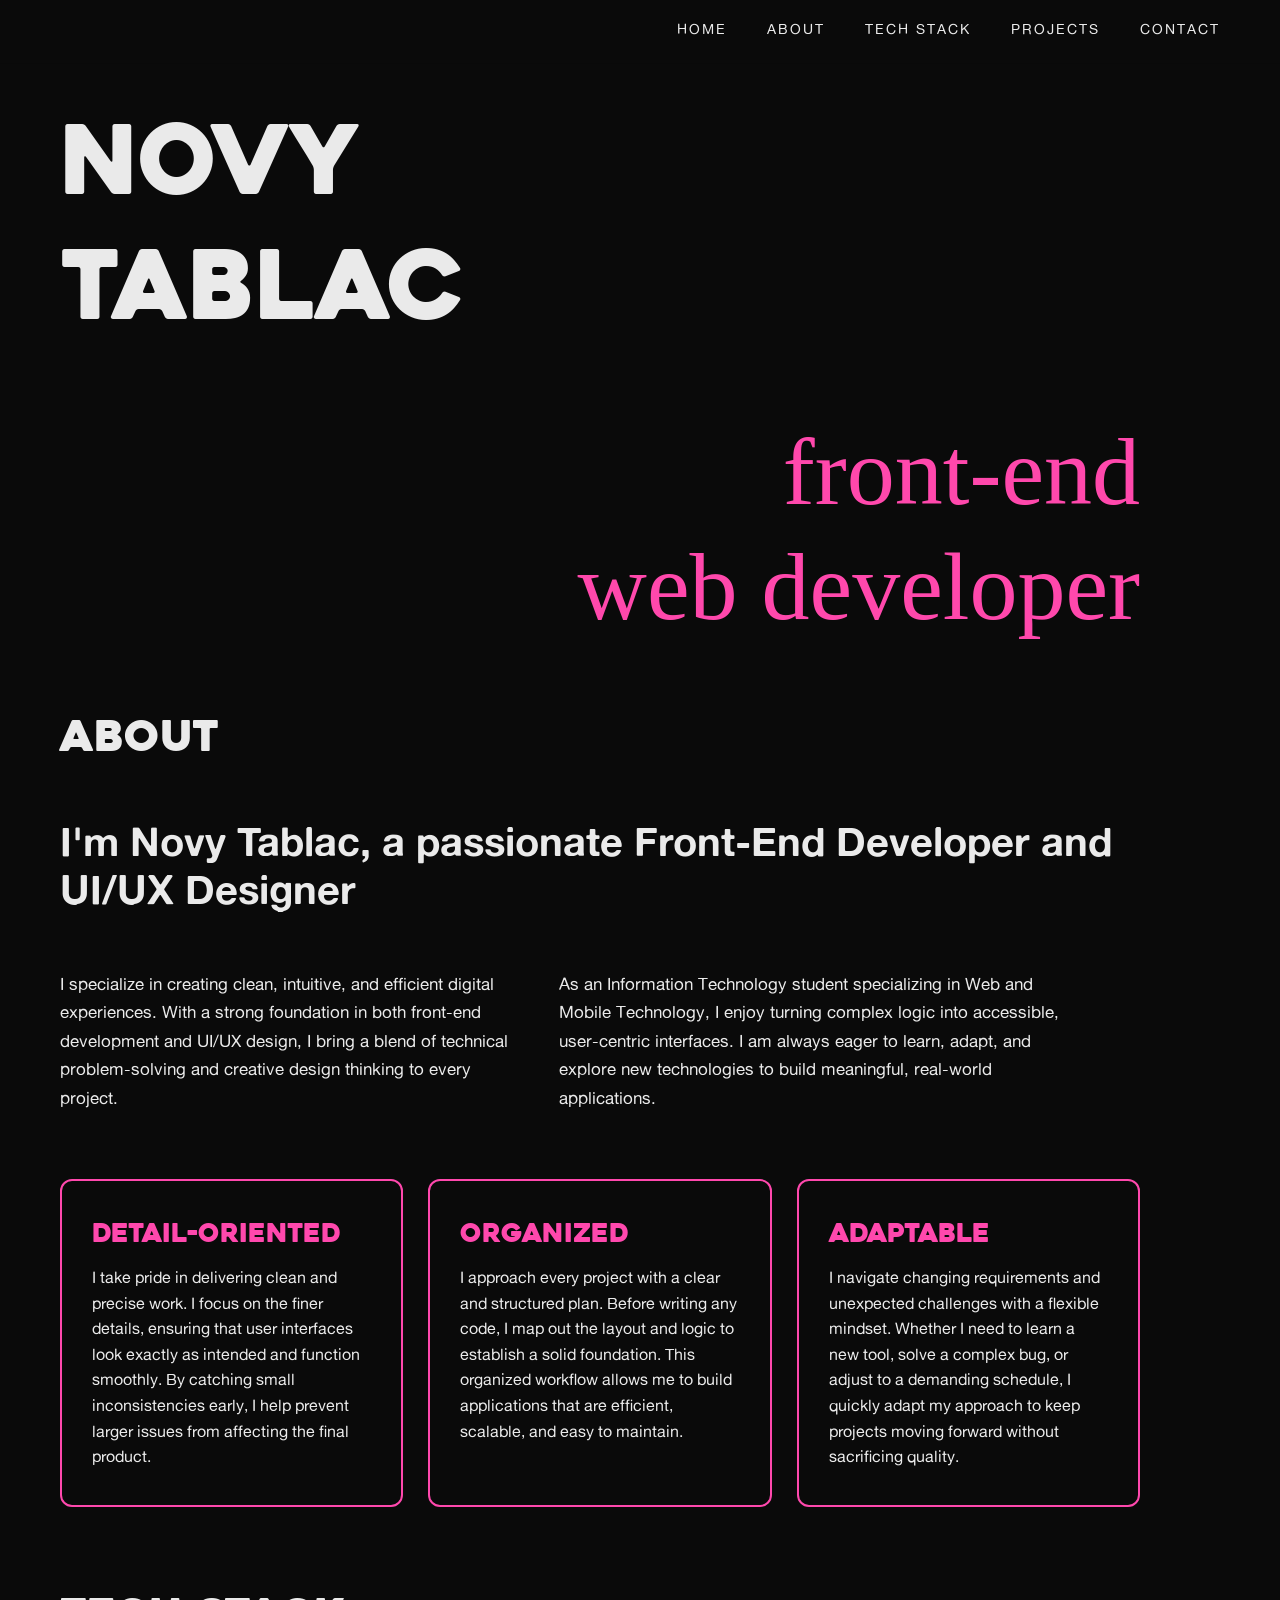
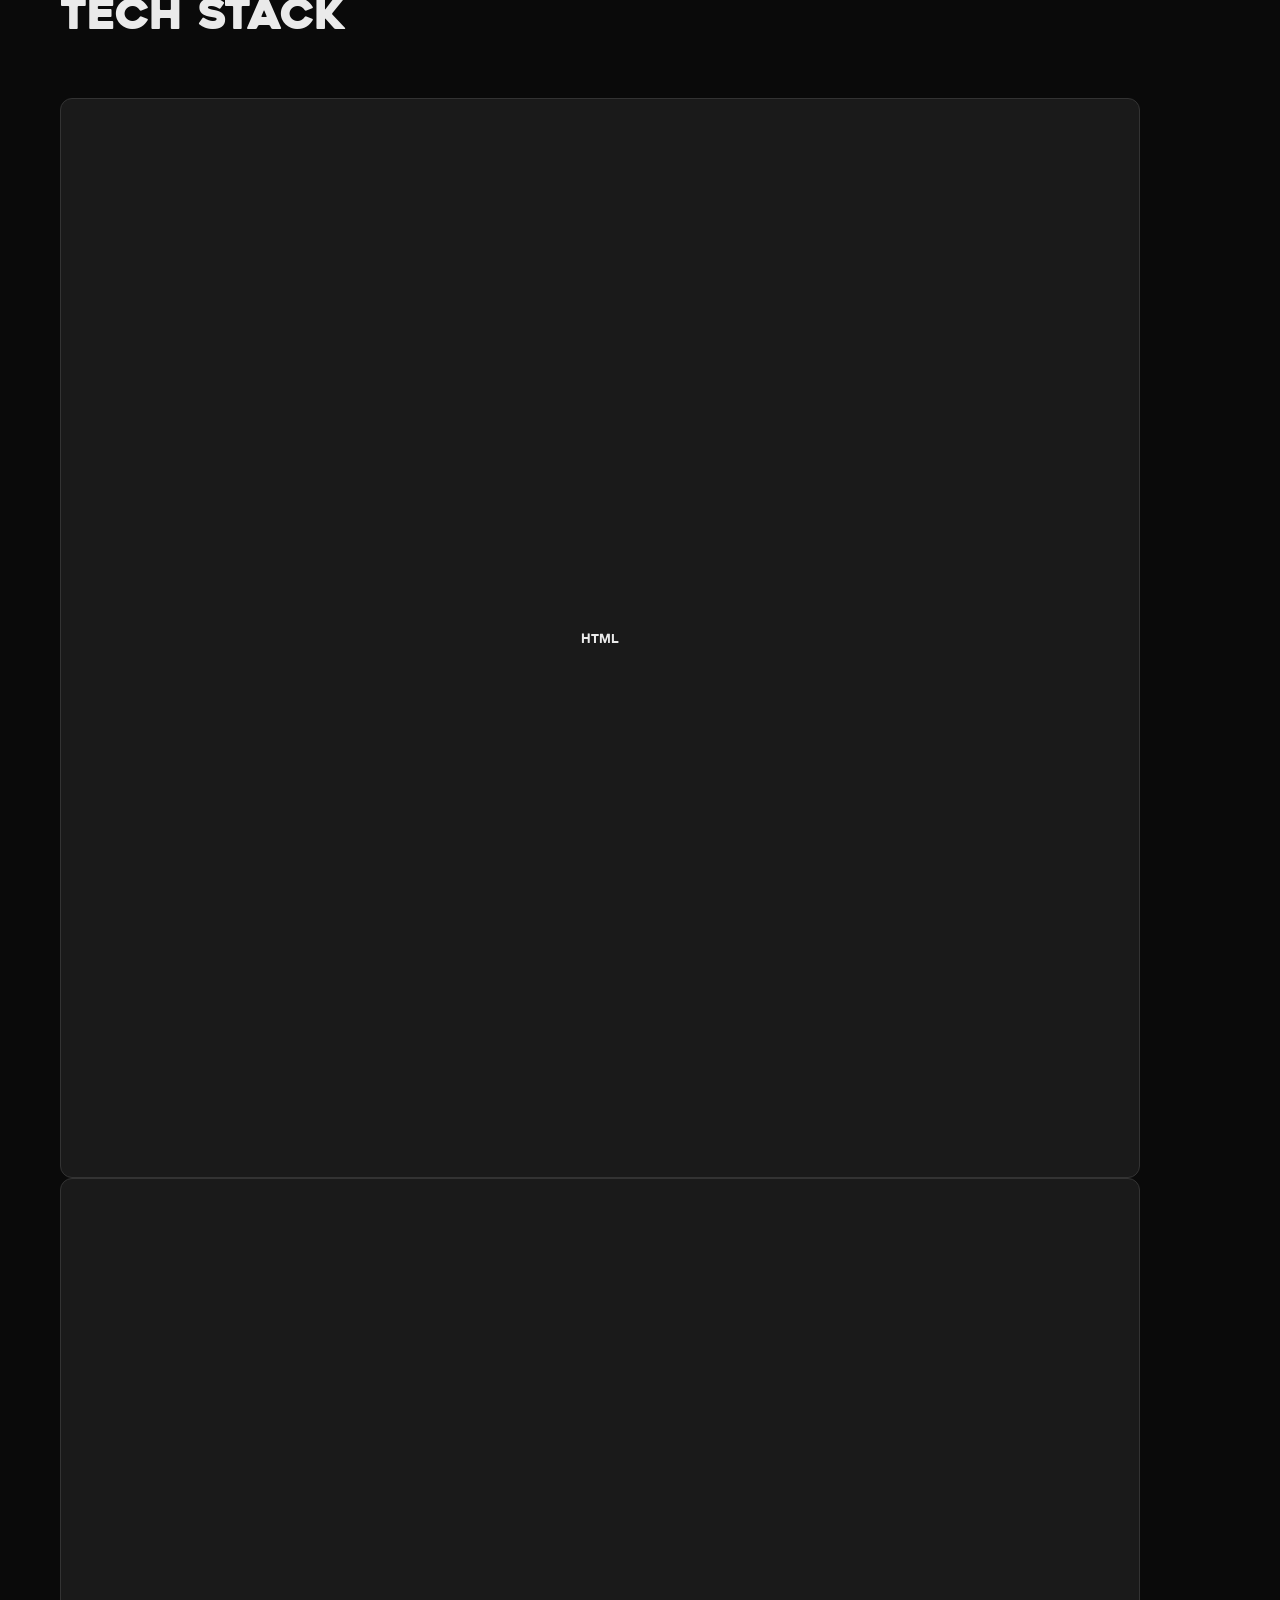
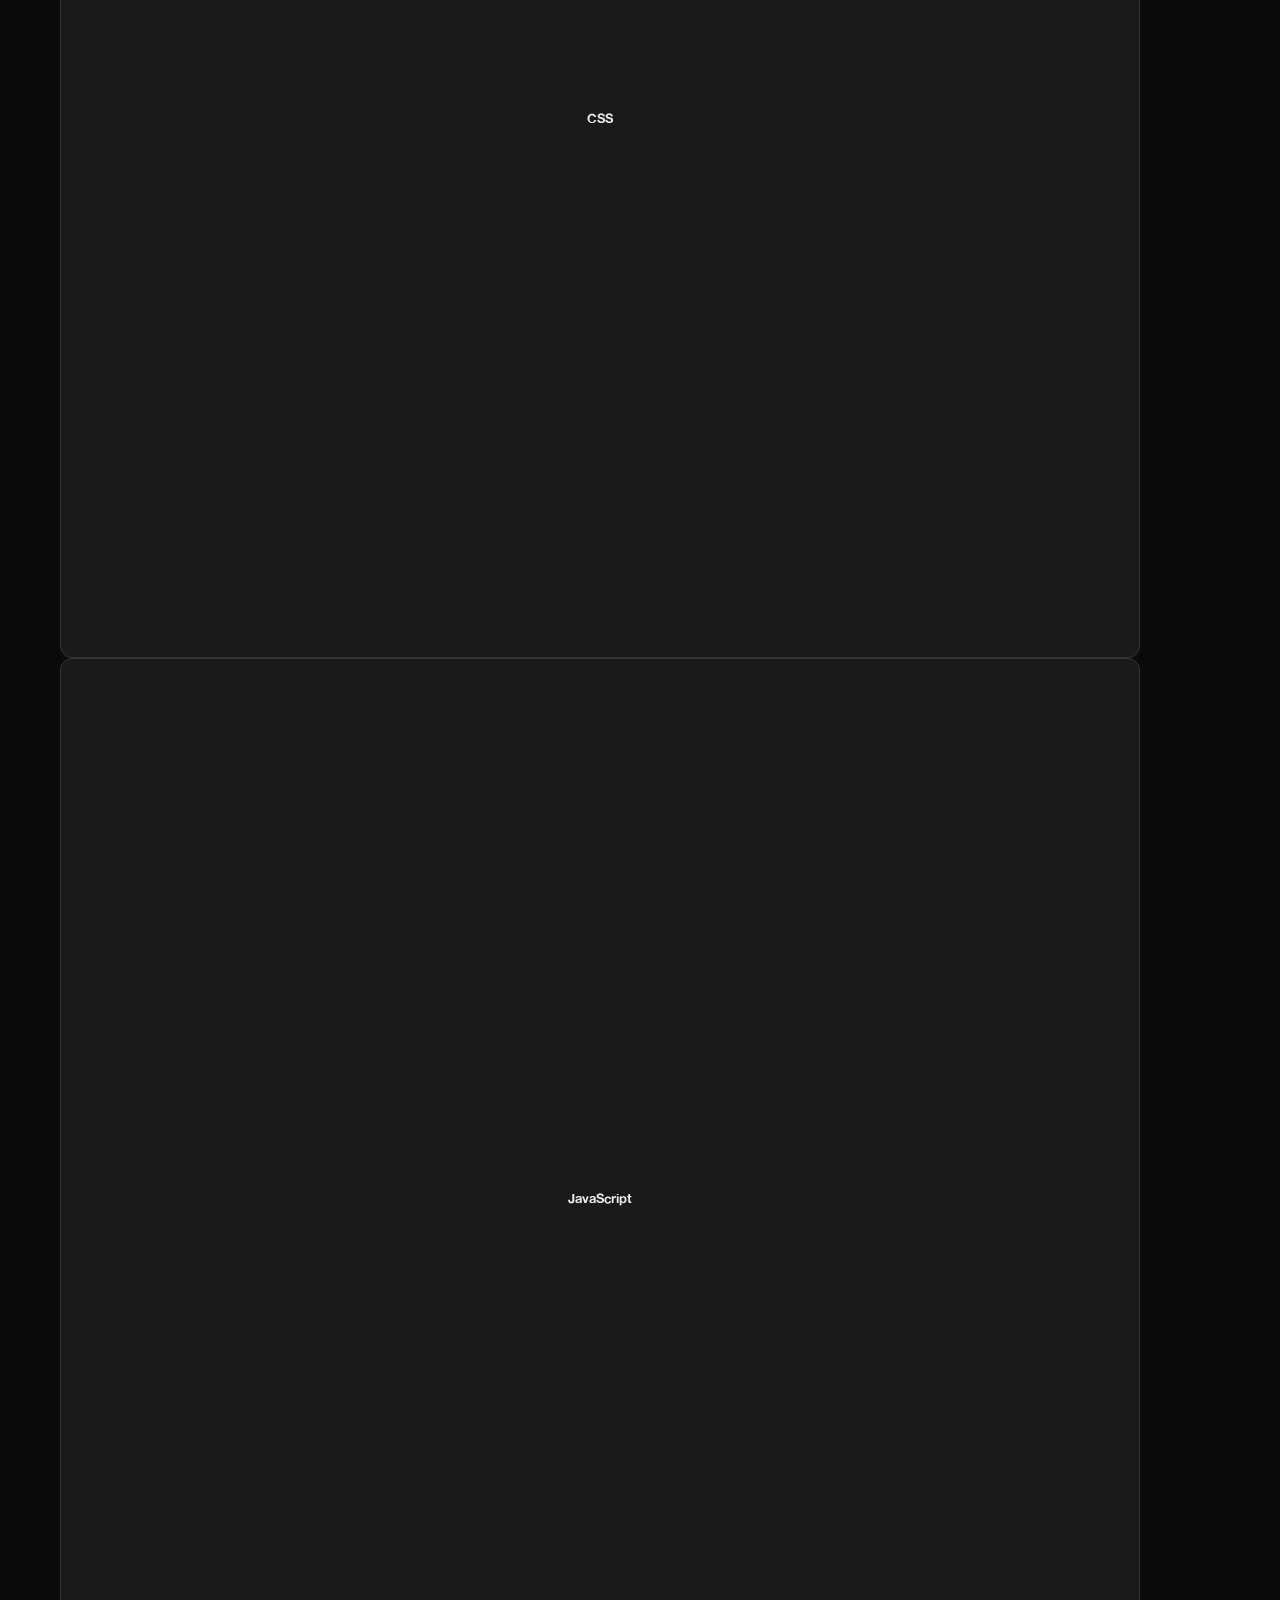
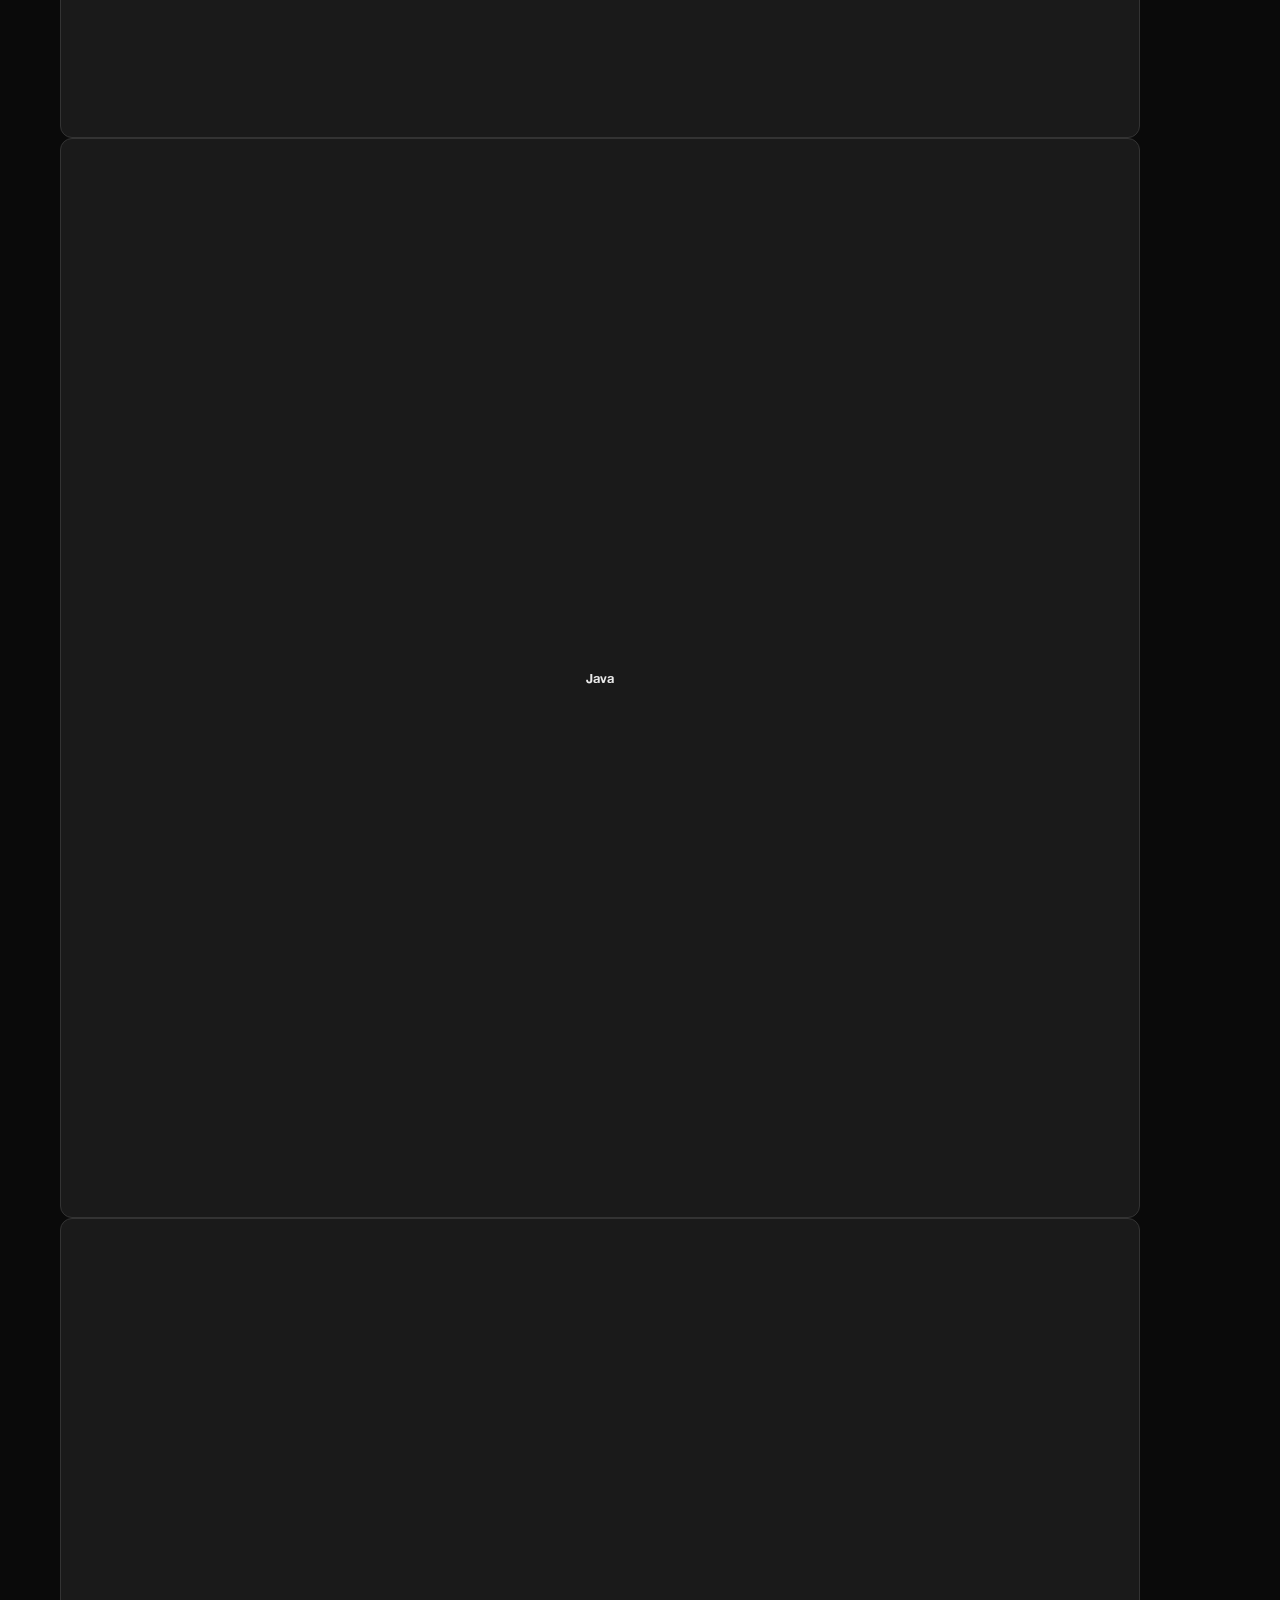
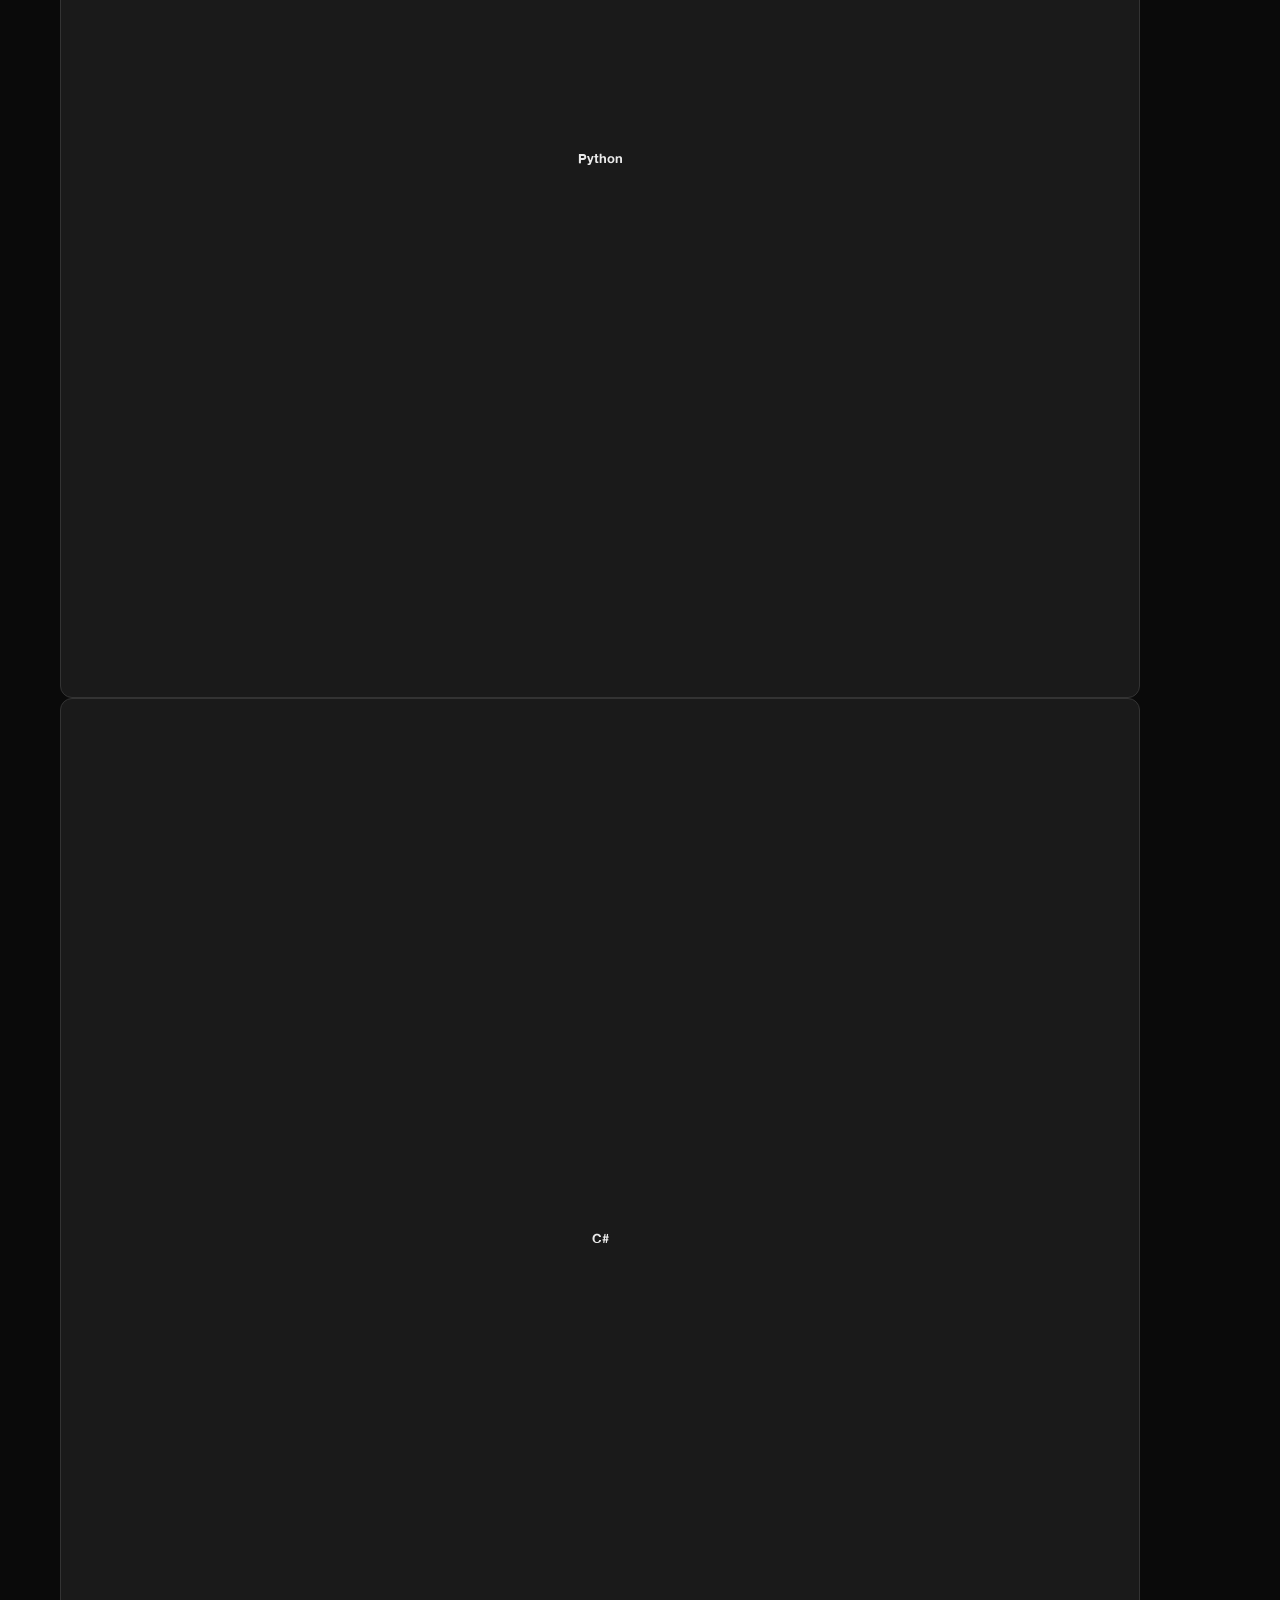
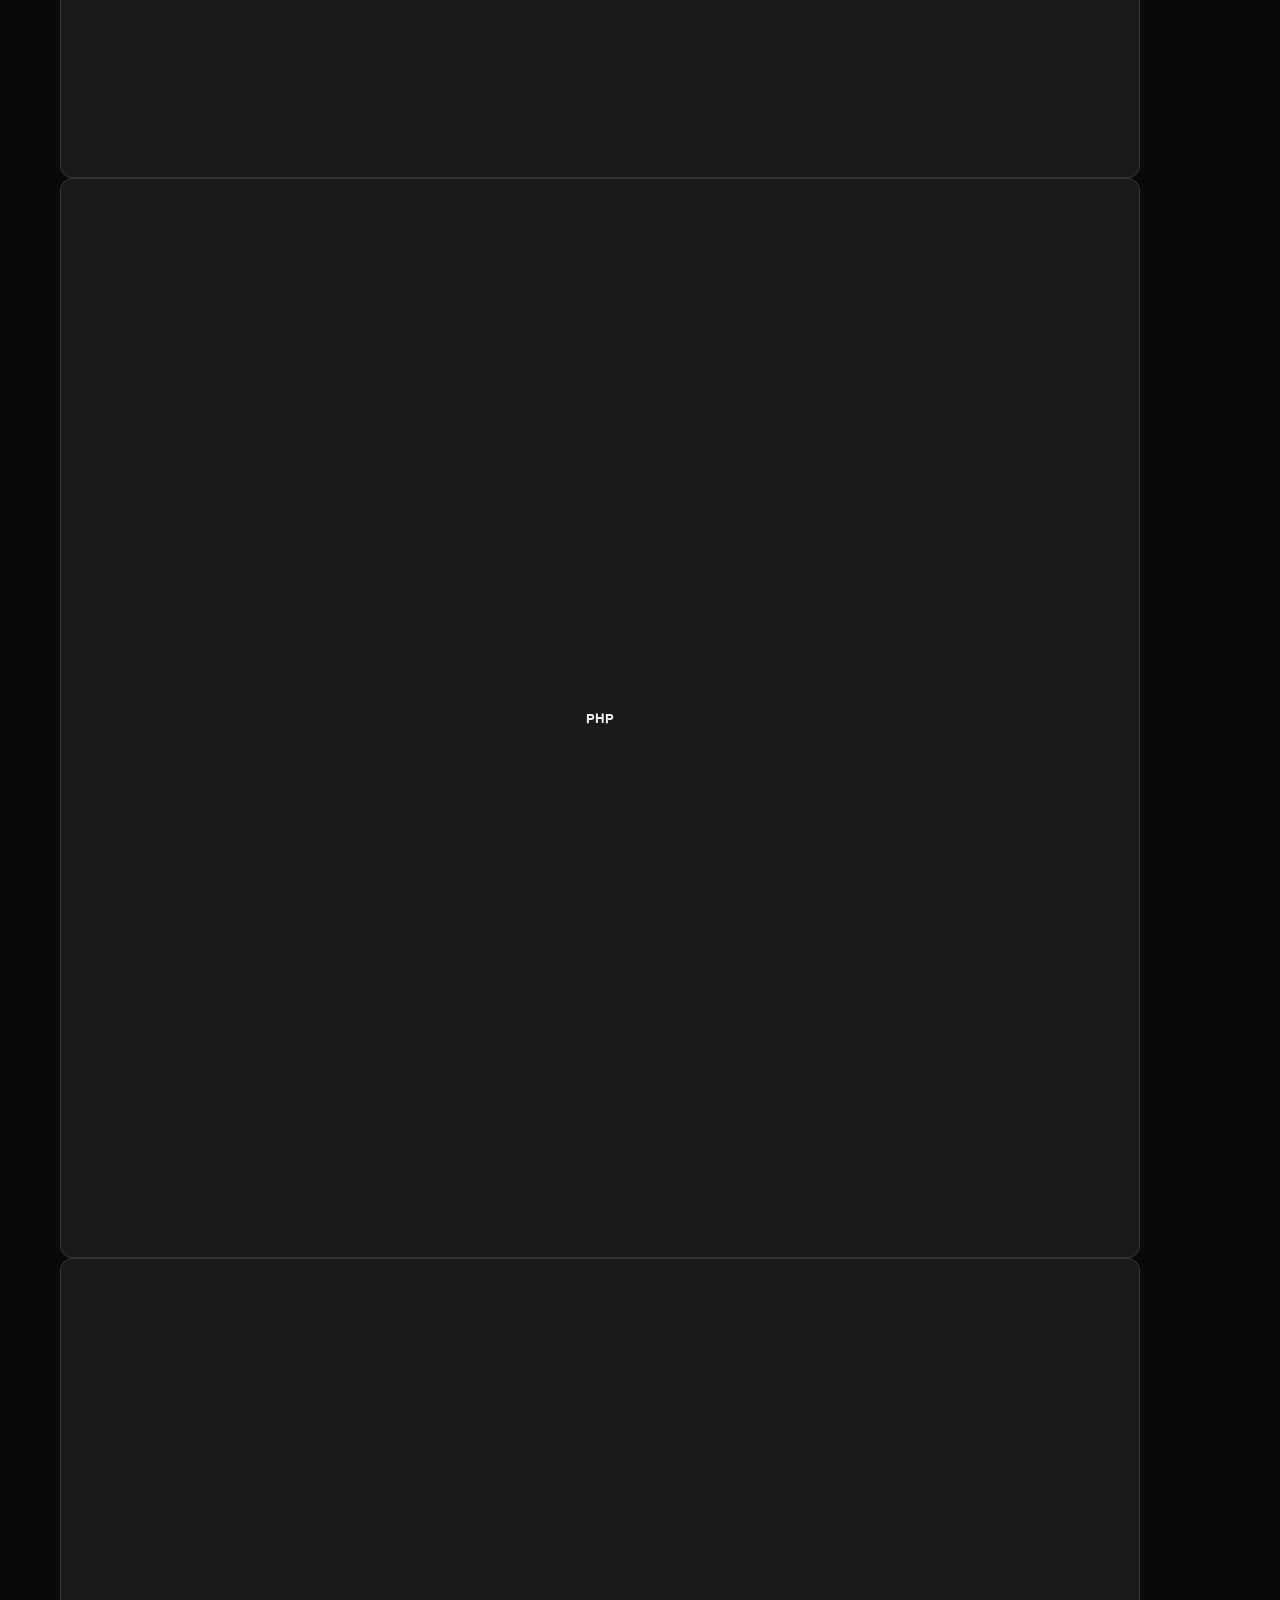
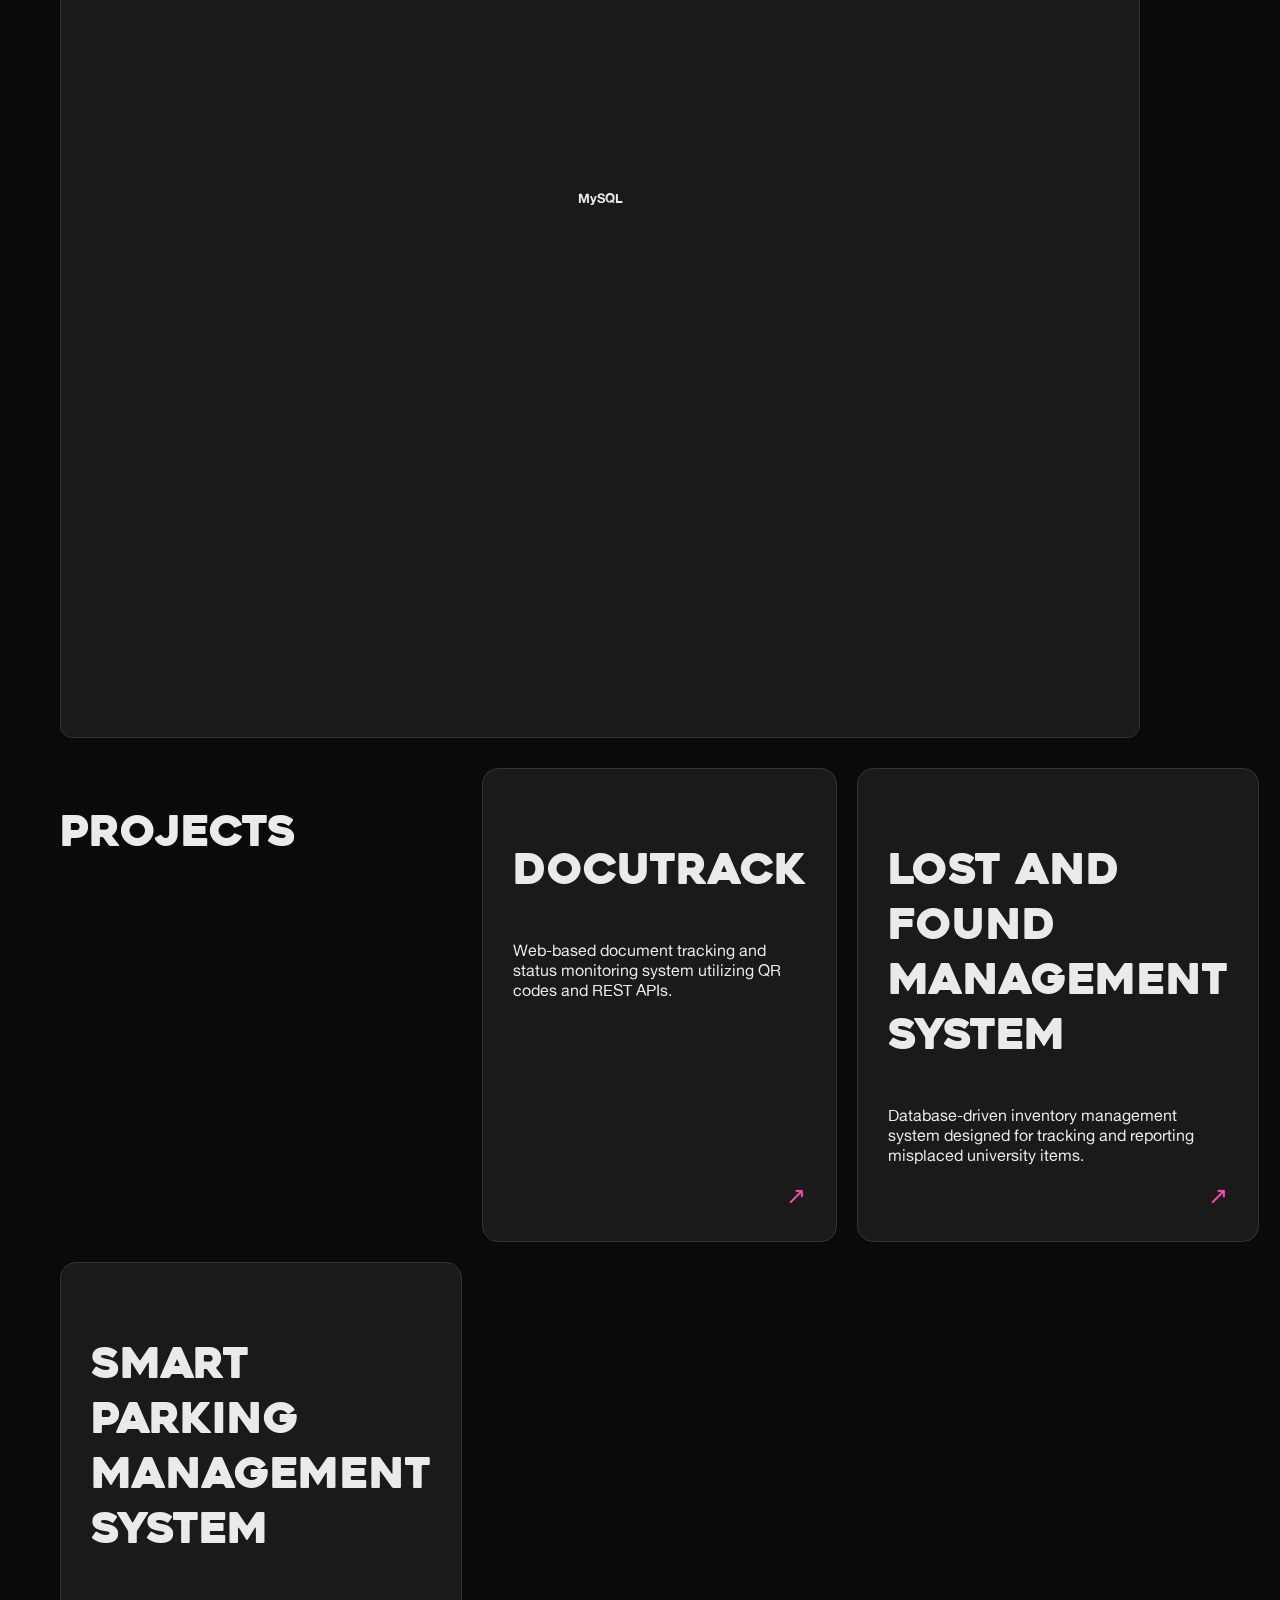
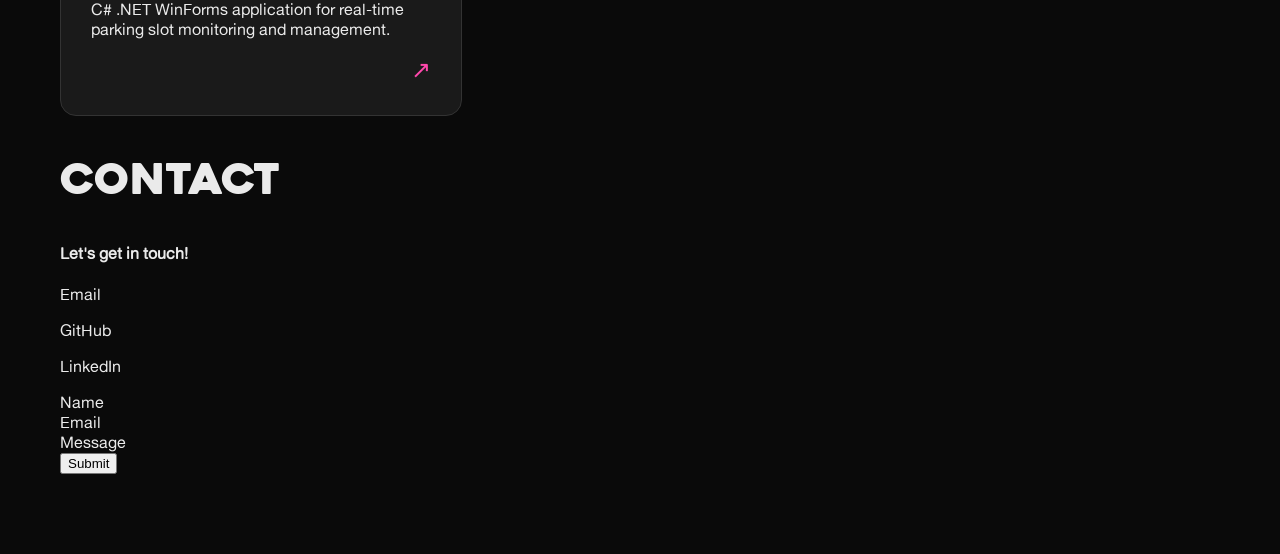
==== commit b20a9a7b: "tech stack html update" ====
--- a/index.html
+++ b/index.html
@@ -59,39 +59,32 @@
             </section>
 
         <section id="tech-stack" class="TechStack">
-            <h2> TECH STACK </h2>
+            <h2> TECH STACK </h2><br>
             
             <div class="card">
                 <span>HTML</span>
-                <span class="pct">95%</span>
+
             </div>
             <div class="card">
                 <span>CSS</span>
-                <span class="pct">90%</span>
             </div>
             <div class="card">
                 <span>JavaScript</span>
-                <span class="pct">90%</span>
             </div>
             <div class="card">
                 <span>Java</span>
-                <span class="pct">80%</span>
             </div>
             <div class="card">
                 <span>Python</span>
-                <span class="pct">85%</span>
             </div>
             <div class="card">
                 <span>C#</span>
-                <span class="pct">85%</span>
             </div>
             <div class="card">
                 <span>PHP</span>
-                <span class="pct">80%</span>
             </div>
             <div class="card">
                 <span>MySQL</span>
-                <span class="pct">85%</span>
             </div>
         </section>
 
--- a/style.css
+++ b/style.css
@@ -205,24 +205,27 @@
 }
 
 /* TECH STACK */
-.TechStack {
-    display: grid;
-    grid-template-columns: repeat(6, 1fr); 
-    gap: 15px;
-    margin-top: 30px;
-}
-
 .TechStack .card {
     background-color: #1A1A1A;
     border: 1px solid #333;
     border-radius: 12px;
-    aspect-ratio: 1 / 1;
-    display: flex;
+    
+    aspect-ratio: 1 / 1; 
+    
+    display: flex;
+    flex-direction: column;
     justify-content: center;
     align-items: center;
     color: #EAEAEA;
     font-family: 'AlteHaasGroteskBold', sans-serif;
     font-size: 0.8rem;
+    padding: 10px;
+}
+
+.TechStack .card .pct {
+    color: #ff48ac;
+    margin-top: 5px;
+    font-size: 0.7rem;
 }
 
 /* PROJECTS */
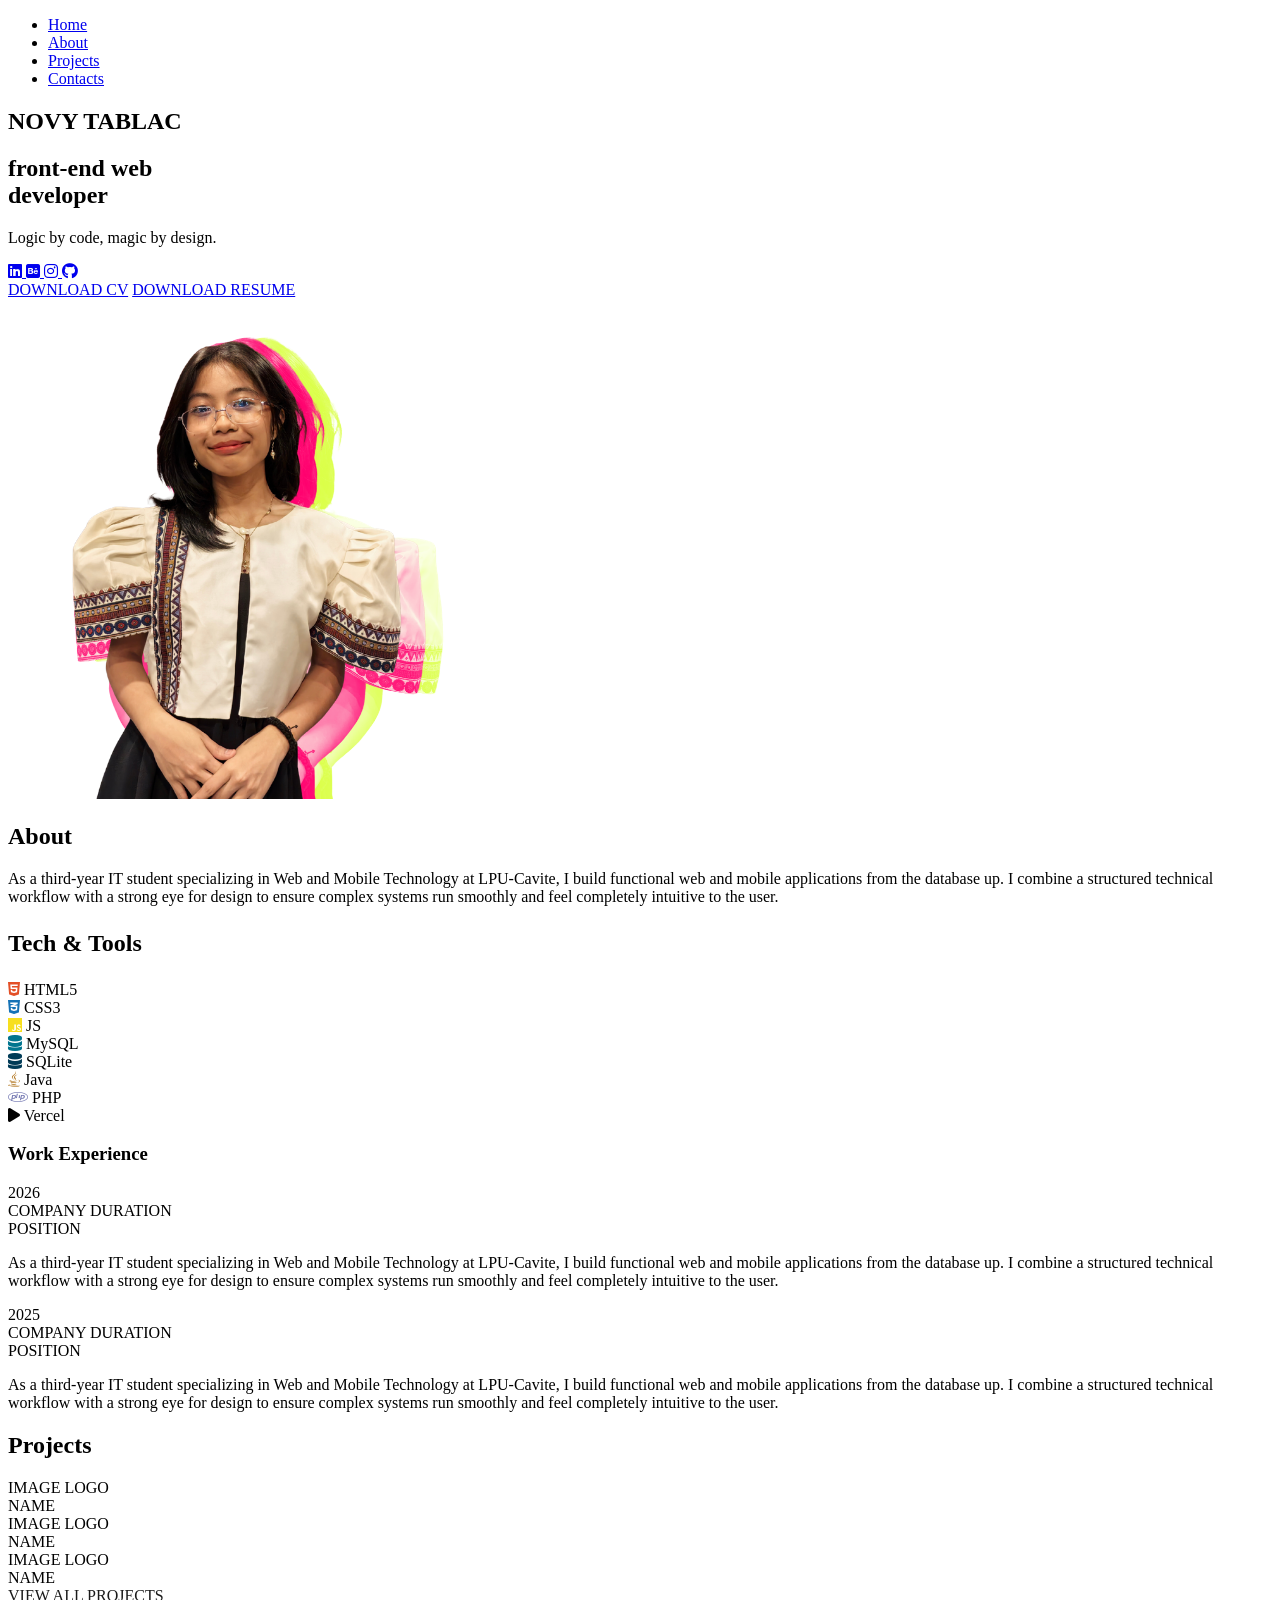
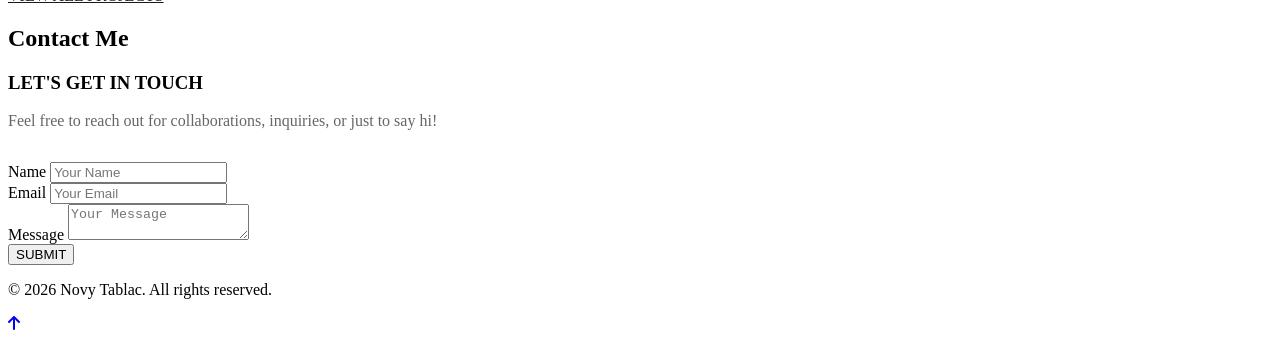
==== commit ec6a438b: "moved html file to general folder" ====
--- a/index.html
+++ b/index.html
@@ -1,131 +1,201 @@
 <!DOCTYPE html>
 <html lang="en">
-    <head>
-        <meta charset="UTF-8">
-        <meta name="author" content="Novy Tablac">
-        <meta http-equiv="refresh" content="30"> 
-        <meta name="viewport" content="width=device-width, initial-scale=1.0">
-        <title> My Portfolio</title>
-
-        <link rel="stylesheet" href="style.css">
-        <script src="script.js"></script>
-    </head>
-    <body>
-
-        <nav class="navbar">
-            <a href="#home">HOME</a>
-            <a href="#about">ABOUT</a>
-            <a href="#tech-stack">TECH STACK</a>
-            <a href="#projects">PROJECTS</a>
-            <a href="#contact">CONTACT</a>
-        </nav>
-
-        <div class="main-content">
-            <div class="Home">
-                <h1 description="Name"> NOVY <br> TABLAC </h1>
-                <h1 description="Role"> front-end <br> web developer </h1>
-            </div>
-
-            <section id="about" class="About">
-                <h2> ABOUT </h2>
-                <h4 class="abt-headline"> I'm Novy Tablac, a passionate Front-End Developer and UI/UX Designer 
-                </h4>
-
-                <div class="abt-content">
-                <p>
-                I specialize in creating clean, intuitive, and efficient digital experiences. With a strong foundation in both front-end development and UI/UX design, I bring a blend of technical problem-solving and creative design thinking to every project.
+
+<head>
+    <meta charset="UTF-8">
+    <meta name="viewport" content="width=device-width, initial-scale=1.0">
+    <title>Novy Tablac | Front-End Web Developer</title>
+
+    <link rel="stylesheet" href="https://cdnjs.cloudflare.com/ajax/libs/font-awesome/6.4.0/css/all.min.css">
+    <link rel="stylesheet" href="style.css">
+</head>
+
+<body>
+
+    <!-- Navigation -->
+    <nav>
+        <div class="container nav-content">
+            <ul class="nav-links">
+                <li><a href="#home">Home</a></li>
+                <li><a href="#about">About</a></li>
+                <li><a href="#projects">Projects</a></li>
+                <li><a href="#contacts">Contacts</a></li>
+            </ul>
+        </div>
+    </nav>
+
+    <!-- Hero Section -->
+    <section id="home" class="hero container">
+        <div class="hero-text">
+            <h1 class="hero-title">NOVY TABLAC</h1>
+            <h2 class="hero-subtitle">front-end web<br>developer</h2>
+
+            <div class="hero-bottom-row">
+
+                <div class="hero-left">
+                    <p class="hero-tagline">Logic by code, magic by design.</p>
+                    <div class="social-links">
+                        <a href="https://www.linkedin.com/in/novy-t" aria-label="LinkedIn" target="_blank"
+                            rel="noopener noreferrer">
+                            <i class="fab fa-linkedin"></i>
+                        </a>
+                        <a href="#" aria-label="Behance" target="_blank" rel="noopener noreferrer">
+                            <i class="fab fa-behance-square"></i>
+                        </a>
+                        <a href="#" aria-label="Instagram" target="_blank" rel="noopener noreferrer">
+                            <i class="fab fa-instagram"></i>
+                        </a>
+                        <a href="https://github.com/unvyil" aria-label="GitHub" target="_blank"
+                            rel="noopener noreferrer">
+                            <i class="fab fa-github"></i>
+                        </a>
+                    </div>
+                </div>
+
+                <div class="hero-right">
+                    <a href="#" class="btn">DOWNLOAD CV</a>
+                    <a href="#" class="btn">DOWNLOAD RESUME</a>
+                </div>
+
+            </div>
+        </div>
+
+        <div class="hero-image">
+            <div class="portrait-placeholder">
+                <img src="./images/image.png" alt="Novy Tablac">
+            </div>
+        </div>
+    </section>
+
+    <!-- About Section -->
+    <section id="about" class="section container">
+        <h2 class="section-title">About</h2>
+        <p class="about-text">
+            As a third-year IT student specializing in Web and Mobile Technology at LPU-Cavite, I build functional web
+            and mobile applications from the database up. I combine a structured technical workflow with a strong eye
+            for design to ensure complex systems run smoothly and feel completely intuitive to the user.
+        </p>
+
+        <h3 class="section-title" style="font-size: 1.5rem;">Tech & Tools</h3>
+        <div class="tech-tools">
+            <div class="tech-item"><i class="fab fa-html5" style="color: #e34f26;"></i> HTML5</div>
+            <div class="tech-item"><i class="fab fa-css3-alt" style="color: #1572b6;"></i> CSS3</div>
+            <div class="tech-item"><i class="fab fa-js" style="color: #f7df1e;"></i> JS</div>
+            <div class="tech-item"><i class="fas fa-database" style="color: #00758f;"></i> MySQL</div>
+            <div class="tech-item"><i class="fas fa-database" style="color: #003b57;"></i> SQLite</div>
+            <div class="tech-item"><i class="fab fa-java" style="color: #b07219;"></i> Java</div>
+            <div class="tech-item"><i class="fab fa-php" style="color: #777bb4;"></i> PHP</div>
+            <div class="tech-item"><i class="fas fa-play" style="color: #000;"></i> Vercel</div>
+        </div>
+
+        <h3 class="section-title">Work Experience</h3>
+        <div class="experience-timeline">
+            <div class="timeline-item">
+                <div class="timeline-year">2026</div>
+                <div class="timeline-header">
+                    <span class="timeline-company">COMPANY</span>
+                    <span class="timeline-duration">DURATION</span>
+                </div>
+                <div class="timeline-position">POSITION</div>
+                <p class="timeline-desc">
+                    As a third-year IT student specializing in Web and Mobile Technology at LPU-Cavite, I build
+                    functional web and mobile applications from the database up. I combine a structured technical
+                    workflow with a strong eye for design to ensure complex systems run smoothly and feel completely
+                    intuitive to the user.
                 </p>
-                <p>
-                As an Information Technology student specializing in Web and Mobile Technology, I enjoy turning complex logic into accessible, user-centric interfaces. I am always eager to learn, adapt, and explore new technologies to build meaningful, real-world applications.
-            </p>
-            </div>
-            </section>
-
-            <section class="qlty-section">
-            <div class="qlty-card">
-                <h3>Detail-Oriented</h3>
-                <p>I take pride in delivering clean and precise work. I focus on the finer details, ensuring that user interfaces look exactly as intended and function smoothly. By catching small inconsistencies early, I help prevent larger issues from affecting the final product.</p>
-            </div>
-
-            <div class="qlty-card">
-                <h3>Organized</h3>
-                <p>I approach every project with a clear and structured plan. Before writing any code, I map out the layout and logic to establish a solid foundation. This organized workflow allows me to build applications that are efficient, scalable, and easy to maintain.</p>
-            </div>
-
-            <div class="qlty-card">
-                <h3>Adaptable</h3>
-                <p>I navigate changing requirements and unexpected challenges with a flexible mindset. Whether I need to learn a new tool, solve a complex bug, or adjust to a demanding schedule, I quickly adapt my approach to keep projects moving forward without sacrificing quality.</p>
-            </div>
-            </section>
-
-        <section id="tech-stack" class="TechStack">
-            <h2> TECH STACK </h2><br>
-            
-            <div class="card">
-                <span>HTML</span>
-
-            </div>
-            <div class="card">
-                <span>CSS</span>
-            </div>
-            <div class="card">
-                <span>JavaScript</span>
-            </div>
-            <div class="card">
-                <span>Java</span>
-            </div>
-            <div class="card">
-                <span>Python</span>
-            </div>
-            <div class="card">
-                <span>C#</span>
-            </div>
-            <div class="card">
-                <span>PHP</span>
-            </div>
-            <div class="card">
-                <span>MySQL</span>
-            </div>
-        </section>
-
-    <section id="projects" class="Projects">
-        <h2> PROJECTS </h2>
-        
-        <div class="card">
-            <div>
-                <h3>DocuTrack</h3>
-                <p>Web-based document tracking and status monitoring system utilizing QR codes and REST APIs.</p>
-            </div>
-        </div>
-
-        <div class="card">
-            <div>
-                <h3>Lost and Found Management System</h3>
-                <p>Database-driven inventory management system designed for tracking and reporting misplaced university items.</p>
-            </div>
-        </div>
-
-        <div class="card">
-            <div>
-                <h3>Smart Parking Management System</h3>
-                <p>C# .NET WinForms application for real-time parking slot monitoring and management.</p>
-            </div>
-        </div>
-    </section>
-
-            <div class="Contact">
-                <h2> CONTACT </h2>
-                <h4> Let's get in touch! </h4>
-                <p> Email </p>
-                <p> GitHub </p>
-                <p> LinkedIn </p>
-                
-                <div class="card">Name</div>
-                <div class="card">Email</div>
-                <div class="card">Message</div>
-                <button type="submit"> Submit </button>
-            </div>
-        </div>
-        
-    </body>
+            </div>
+
+            <div class="timeline-item">
+                <div class="timeline-year">2025</div>
+                <div class="timeline-header">
+                    <span class="timeline-company">COMPANY</span>
+                    <span class="timeline-duration">DURATION</span>
+                </div>
+                <div class="timeline-position">POSITION</div>
+                <p class="timeline-desc">
+                    As a third-year IT student specializing in Web and Mobile Technology at LPU-Cavite, I build
+                    functional web and mobile applications from the database up. I combine a structured technical
+                    workflow with a strong eye for design to ensure complex systems run smoothly and feel completely
+                    intuitive to the user.
+                </p>
+            </div>
+        </div>
+    </section>
+
+    <!-- Projects Section -->
+    <section id="projects" class="section container">
+        <h2 class="section-title">Projects</h2>
+
+        <div class="projects-grid">
+            <div class="project-card">
+                <div class="project-img-placeholder">IMAGE LOGO</div>
+                <div class="project-info">
+                    <div class="project-name">NAME</div>
+                </div>
+            </div>
+            <div class="project-card">
+                <div class="project-img-placeholder">IMAGE LOGO</div>
+                <div class="project-info">
+                    <div class="project-name">NAME</div>
+                </div>
+            </div>
+            <div class="project-card">
+                <div class="project-img-placeholder">IMAGE LOGO</div>
+                <div class="project-info">
+                    <div class="project-name">NAME</div>
+                </div>
+            </div>
+        </div>
+
+        <div class="view-all-container">
+            <a href="#" class="btn"
+                style="border: none; text-decoration: underline; background: none; color: #1a1a1a;">VIEW ALL
+                PROJECTS</a>
+        </div>
+    </section>
+
+    <!-- Contact Section -->
+    <section id="contacts" class="section container">
+        <h2 class="section-title">Contact Me</h2>
+
+        <div class="contact-container">
+            <div class="contact-info">
+                <h3 class="contact-subtitle">LET'S GET IN TOUCH</h3>
+                <p style="color: #666; margin-bottom: 2rem;">Feel free to reach out for collaborations, inquiries, or
+                    just to say hi!</p>
+            </div>
+
+            <div class="contact-form-container">
+                <form class="contact-form" id="contactForm">
+                    <div class="form-group">
+                        <label for="name">Name</label>
+                        <input type="text" id="name" class="form-control" placeholder="Your Name" required>
+                    </div>
+                    <div class="form-group">
+                        <label for="email">Email</label>
+                        <input type="email" id="email" class="form-control" placeholder="Your Email" required>
+                    </div>
+                    <div class="form-group">
+                        <label for="message">Message</label>
+                        <textarea id="message" class="form-control" placeholder="Your Message" required></textarea>
+                    </div>
+                    <button type="submit" class="submit-btn">SUBMIT</button>
+                </form>
+            </div>
+        </div>
+    </section>
+
+    <!-- Footer -->
+    <footer>
+        <div class="container">
+            <p>&copy; 2026 Novy Tablac. All rights reserved.</p>
+            <a href="#home" class="scroll-top" aria-label="Scroll to Top">
+                <i class="fas fa-arrow-up"></i>
+            </a>
+        </div>
+    </footer>
+
+    <script src="script.js"></script>
+</body>
+
 </html>
